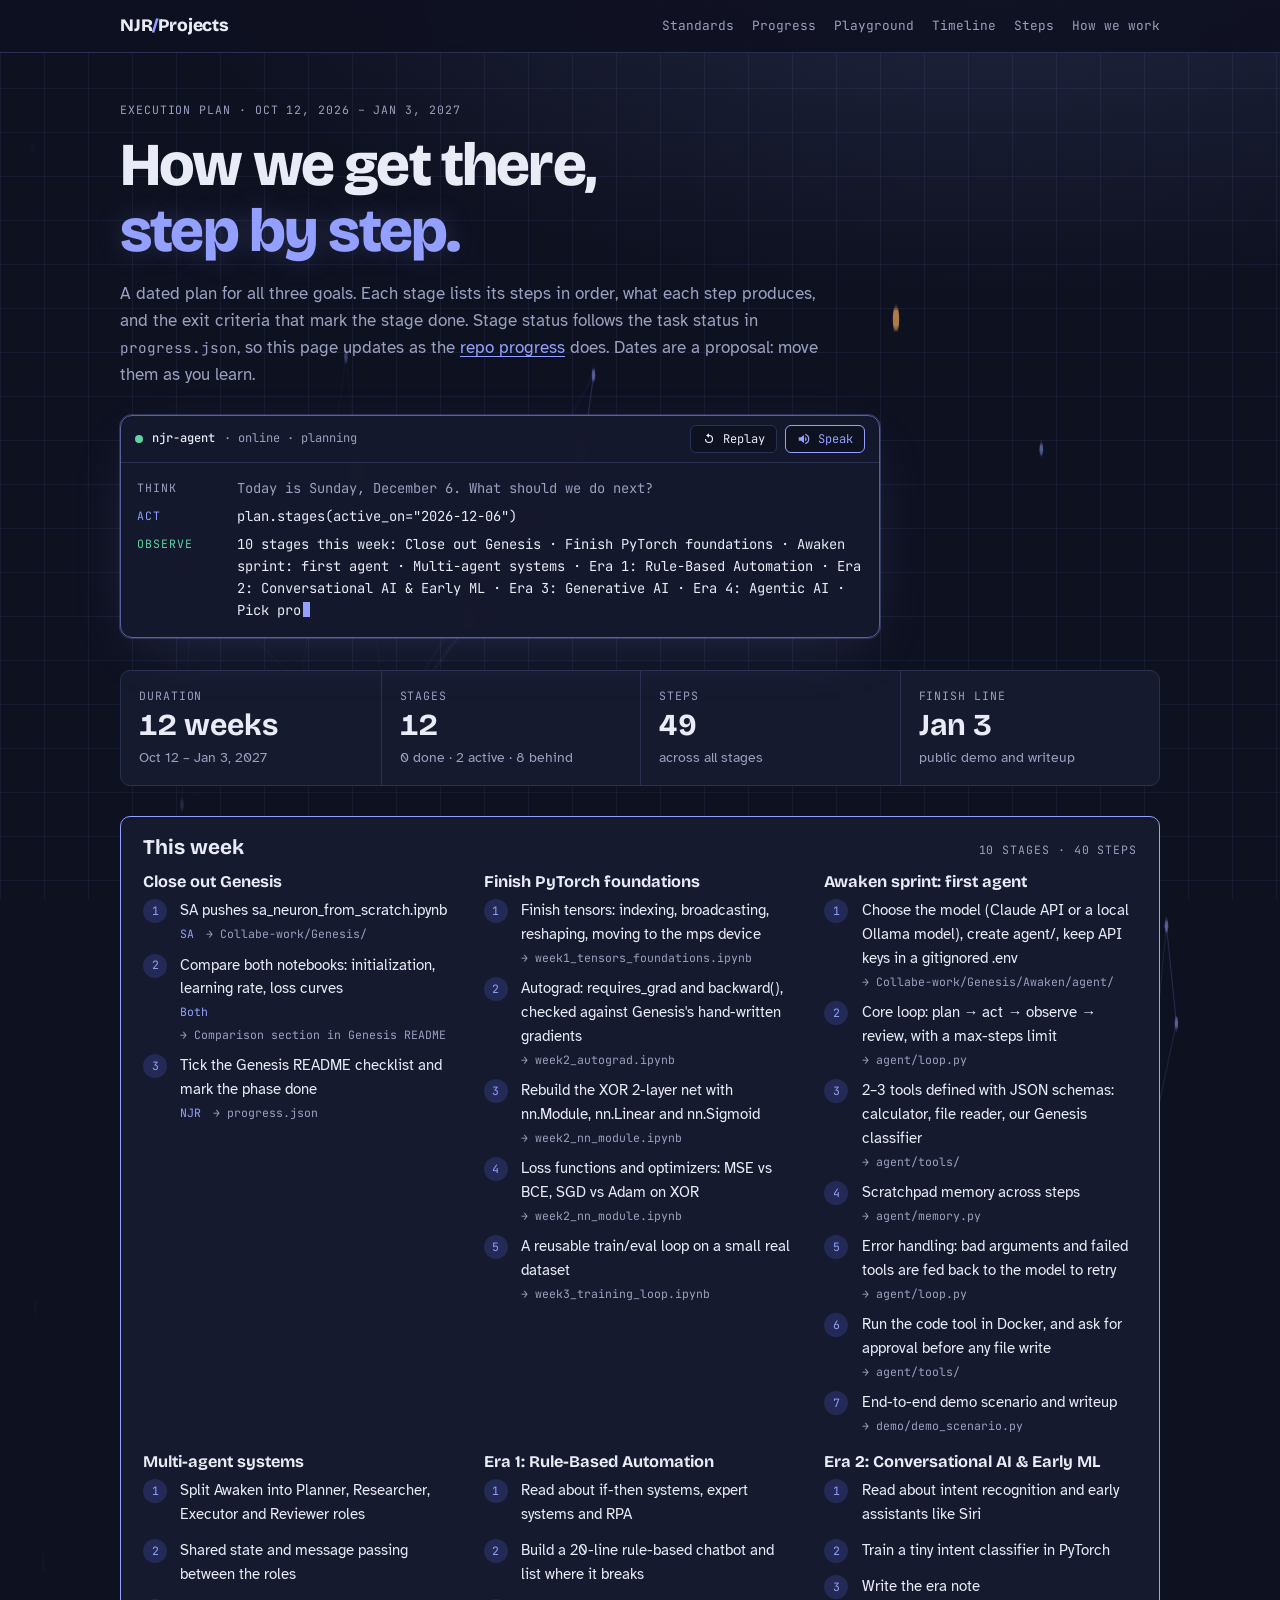
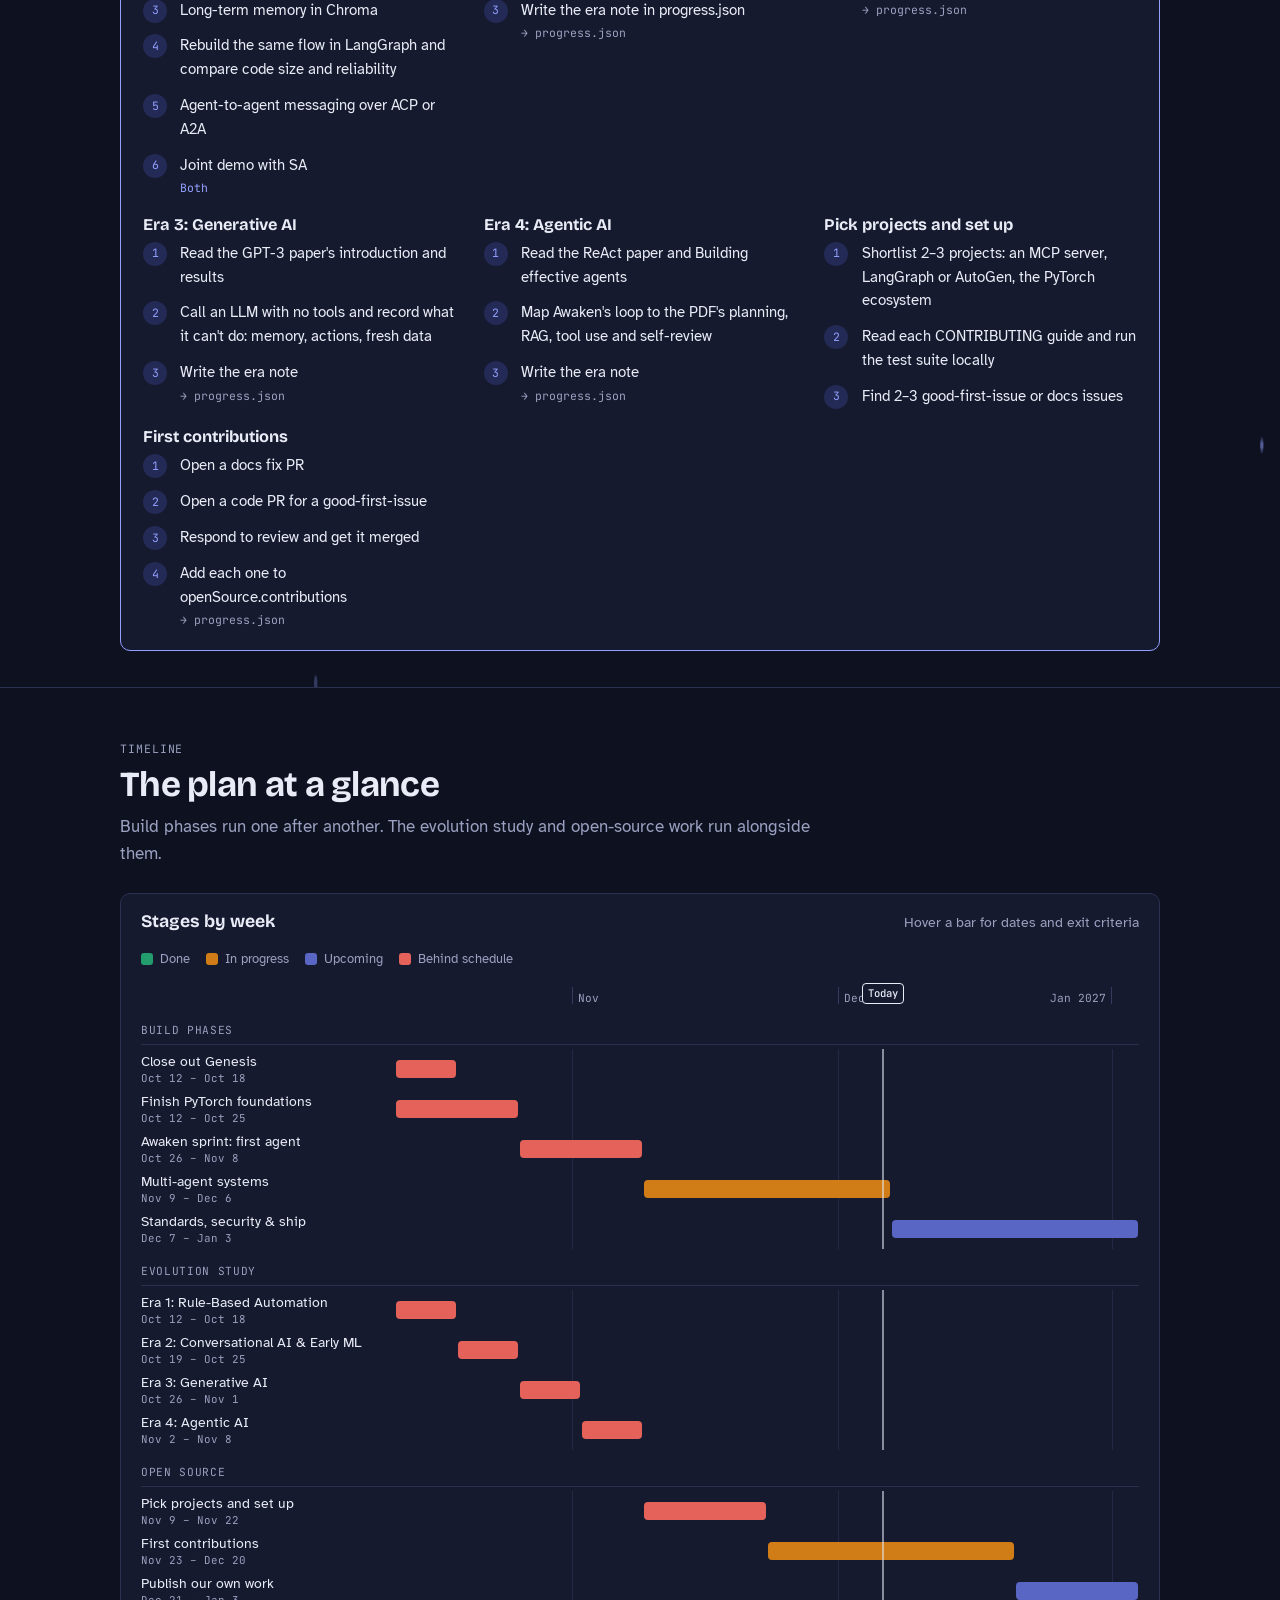
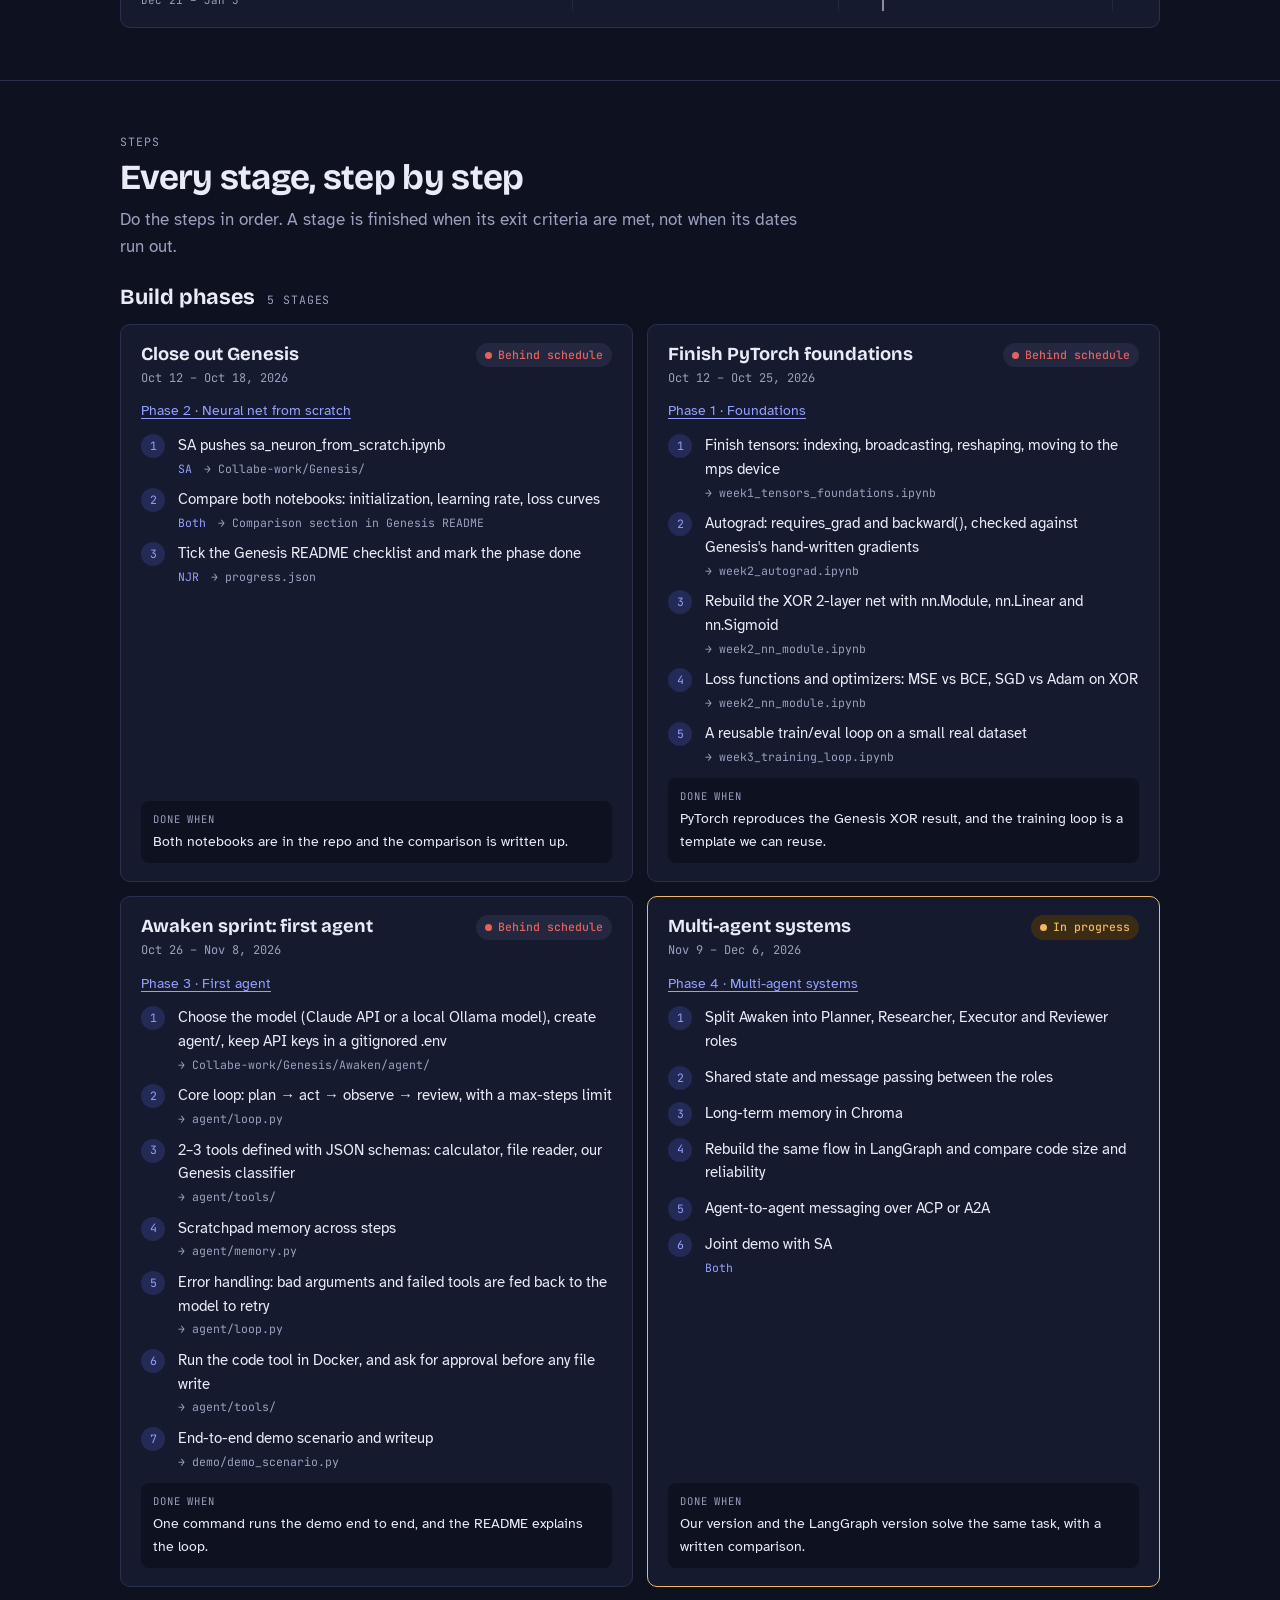
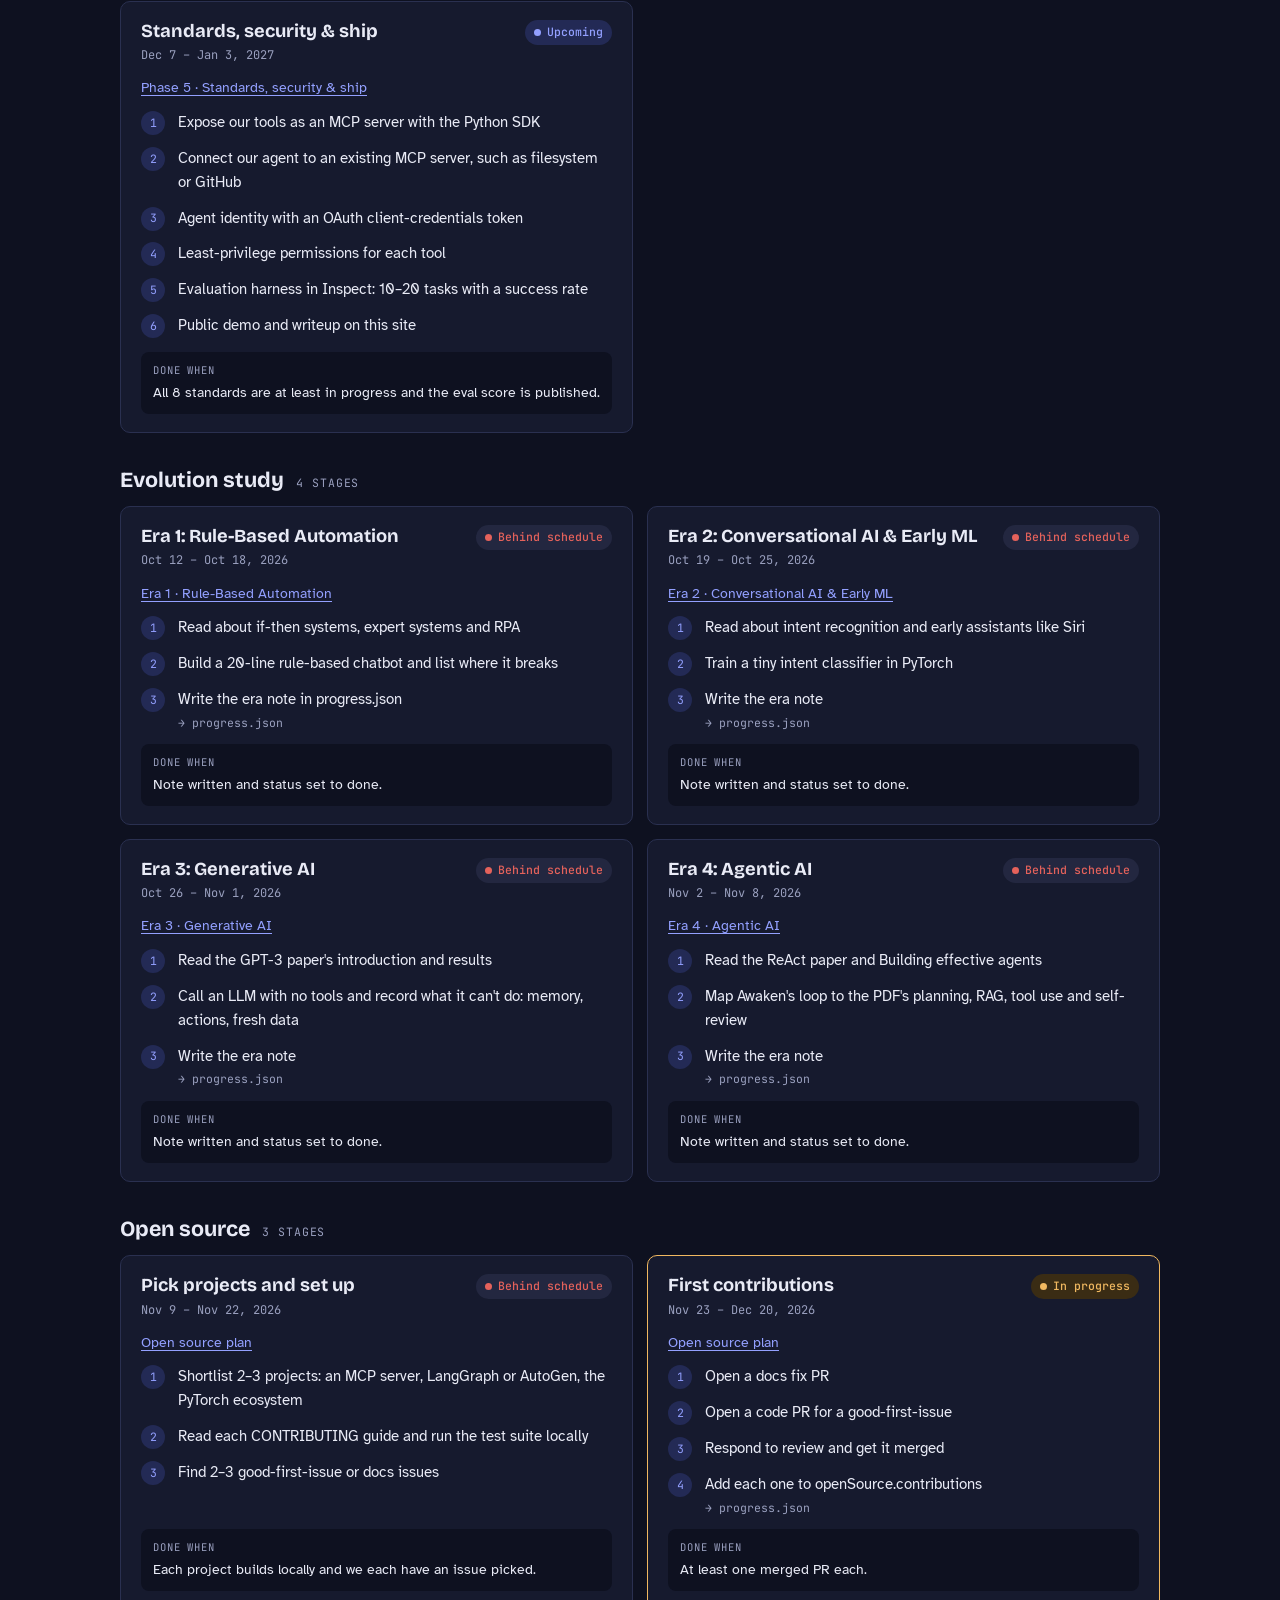
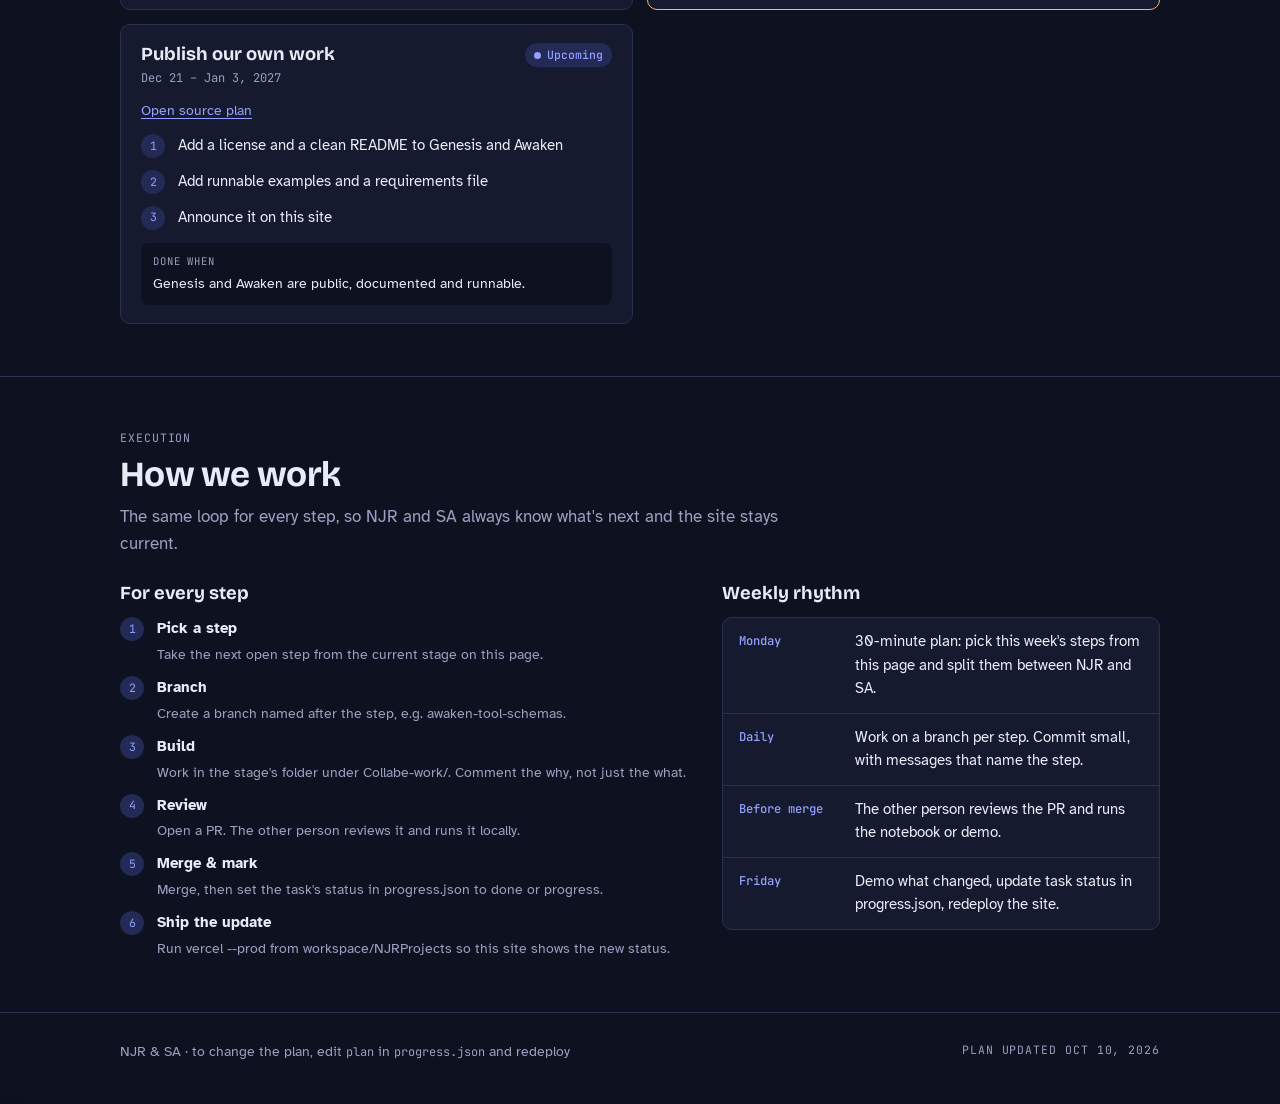
==== workspace/NJRProjects/plan.html @ d7f613ae "added popular repo" ====
<!DOCTYPE html>
<html lang="en" data-theme="dark">
<head>
<meta charset="UTF-8">
<meta name="viewport" content="width=device-width, initial-scale=1, viewport-fit=cover">
<title>Execution Plan · NJR Projects</title>
<meta name="description" content="The step-by-step execution plan for AI-Agentic-Modal-Collaborative: dated stages, steps, owners and exit criteria.">
<meta name="color-scheme" content="light dark">
<meta property="og:title" content="Execution Plan · NJR Projects">
<meta property="og:description" content="The step-by-step execution plan for AI-Agentic-Modal-Collaborative: dated stages, steps, owners and exit criteria.">
<meta property="og:type" content="website">
<link rel="icon" href="data:image/svg+xml,%3Csvg xmlns='http://www.w3.org/2000/svg' viewBox='0 0 32 32'%3E%3Crect width='32' height='32' rx='7' fill='%233442C9'/%3E%3Ccircle cx='16' cy='16' r='5' fill='%23fff'/%3E%3Cpath d='M4 9l7 5M4 23l7-5M28 16h-7' stroke='%23fff' stroke-width='2.2' stroke-linecap='round'/%3E%3C/svg%3E">
<link rel="preconnect" href="https://fonts.googleapis.com">
<link rel="preconnect" href="https://fonts.gstatic.com" crossorigin>
<link rel="stylesheet" href="https://fonts.googleapis.com/css2?family=Bricolage+Grotesque:opsz,wght@12..96,500;12..96,700;12..96,800&family=Atkinson+Hyperlegible:ital,wght@0,400;0,700;1,400&family=JetBrains+Mono:wght@400;500&display=swap">
<style>
  /* Layout: one 1080px column. Summary first (stats + three goal cards),
     then one section per goal, then live repo activity. All content comes from progress.json. */
  :root {
    --bg: #F2F4F9;
    --surface: #FFFFFF;
    --line: #D7DCEA;
    --fg: #161A2E;
    --muted: #5A6180;
    --accent: #3442C9;
    --accent-soft: #E3E6FB;
    --signal: #B8621A;
    --done: #1F7A57;
    --done-soft: #DDF1E8;
    --progress: #9A5B08;
    --progress-soft: #F8EBD6;
    --idle: #6B7290;
    --idle-soft: #E6E8F0;

    --display: "Bricolage Grotesque", "Avenir Next", "Segoe UI", system-ui, sans-serif;
    --body: "Atkinson Hyperlegible", "Helvetica Neue", Arial, sans-serif;
    --mono: "JetBrains Mono", ui-monospace, "SF Mono", Menlo, monospace;
  }
  @media (prefers-color-scheme: dark) {
    :root:not([data-theme="light"]) {
      --bg: #0E1120; --surface: #161A2E; --line: #2A3050; --fg: #E9EBF6; --muted: #9AA0BF;
      --accent: #93A0FF; --accent-soft: #232A55; --signal: #F0A857;
      --done: #5FD3A3; --done-soft: #15362B; --progress: #F0B860; --progress-soft: #3A2C14;
      --idle: #9AA0BF; --idle-soft: #232740;
      color-scheme: dark;
    }
  }
  :root[data-theme="dark"] {
    --bg: #0E1120; --surface: #161A2E; --line: #2A3050; --fg: #E9EBF6; --muted: #9AA0BF;
    --accent: #93A0FF; --accent-soft: #232A55; --signal: #F0A857;
    --done: #5FD3A3; --done-soft: #15362B; --progress: #F0B860; --progress-soft: #3A2C14;
    --idle: #9AA0BF; --idle-soft: #232740;
    color-scheme: dark;
  }

  *, *::before, *::after { box-sizing: border-box; }
  html { scroll-behavior: smooth; }
  @media (prefers-reduced-motion: reduce) { html { scroll-behavior: auto; } * { transition: none !important; } }

  body {
    margin: 0;
    background: var(--bg);
    color: var(--fg);
    font-family: var(--body);
    font-size: 17px;
    line-height: 1.6;
    -webkit-font-smoothing: antialiased;
  }

  .wrap { max-width: 1080px; margin: 0 auto; padding-inline: 20px; }

  a { color: var(--accent); text-underline-offset: 3px; }
  a:focus-visible, button:focus-visible, summary:focus-visible { outline: 2px solid var(--accent); outline-offset: 3px; border-radius: 4px; }

  h1, h2, h3 { font-family: var(--display); line-height: 1.1; margin: 0; text-wrap: balance; }
  p { margin: 0; }
  code { font-family: var(--mono); font-size: 0.85em; }

  .label {
    font-family: var(--mono);
    font-size: 0.72rem;
    letter-spacing: 0.08em;
    text-transform: uppercase;
    color: var(--muted);
  }

  /* ---------- top bar ---------- */
  .topbar {
    position: sticky;
    top: env(safe-area-inset-top, 0px);
    z-index: 5;
    background: color-mix(in srgb, var(--bg) 88%, transparent);
    backdrop-filter: blur(8px);
    border-bottom: 1px solid var(--line);
  }
  .topbar .wrap { display: flex; align-items: center; justify-content: space-between; gap: 16px; padding-block: 12px; flex-wrap: wrap; }
  .brand { font-family: var(--display); font-weight: 800; font-size: 1.1rem; color: var(--fg); text-decoration: none; letter-spacing: -0.01em; }
  .brand span { color: var(--accent); }
  .topbar nav { display: flex; gap: 18px; flex-wrap: wrap; }
  .topbar nav a { font-family: var(--mono); font-size: 0.8rem; color: var(--muted); text-decoration: none; }
  .topbar nav a:hover { color: var(--accent); }

  /* ---------- hero ---------- */
  .hero { padding-block: 48px 36px; }
  .hero h1 { font-size: clamp(2.1rem, 5.6vw, 3.8rem); font-weight: 800; letter-spacing: -0.03em; max-width: 18ch; margin-top: 12px; }
  .hero h1 em { font-style: normal; color: var(--accent); }
  .hero .lede { margin-top: 16px; max-width: 64ch; color: var(--muted); font-size: 1.05rem; }

  .stats { margin-top: 32px; display: grid; grid-template-columns: repeat(4, minmax(0, 1fr)); border: 1px solid var(--line); border-radius: 10px; background: var(--surface); }
  .stat { padding: 16px 18px; border-left: 1px solid var(--line); min-width: 0; display: flex; flex-direction: column; gap: 4px; }
  .stat:first-child { border-left: none; }
  .stat .v { font-family: var(--display); font-weight: 700; font-size: 1.9rem; line-height: 1.1; font-variant-numeric: tabular-nums; }
  .stat .s { font-size: 0.85rem; color: var(--muted); }
  @media (max-width: 760px) {
    .stats { grid-template-columns: repeat(2, minmax(0, 1fr)); }
    .stat:nth-child(3) { border-left: none; }
    .stat:nth-child(n+3) { border-top: 1px solid var(--line); }
  }

  /* ---------- shared bits ---------- */
  .pill {
    display: inline-flex; align-items: center; gap: 6px;
    font-family: var(--mono); font-size: 0.72rem; font-weight: 500;
    padding: 3px 9px; border-radius: 999px; white-space: nowrap;
  }
  .pill::before { content: ""; width: 7px; height: 7px; border-radius: 50%; background: currentColor; }
  .pill.done { color: var(--done); background: var(--done-soft); }
  .pill.progress { color: var(--progress); background: var(--progress-soft); }
  .pill.todo { color: var(--idle); background: var(--idle-soft); }

  .meter { height: 6px; border-radius: 999px; background: var(--idle-soft); overflow: hidden; display: flex; }
  .meter .d { background: var(--done); }
  .meter .p { background: var(--progress); }
  .meter-row { display: flex; align-items: center; gap: 12px; }
  .meter-row .meter { flex: 1; }
  .meter-row .pct { font-family: var(--mono); font-size: 0.8rem; color: var(--muted); font-variant-numeric: tabular-nums; min-width: 3.2em; text-align: right; }

  section.block { padding-block: 52px; border-top: 1px solid var(--line); }
  .head { display: flex; flex-direction: column; gap: 8px; margin-bottom: 26px; max-width: 64ch; }
  .head h2 { font-size: clamp(1.6rem, 3.6vw, 2.2rem); font-weight: 700; letter-spacing: -0.02em; }
  .head p { color: var(--muted); }

  /* ---------- goal cards ---------- */
  .goals { display: grid; grid-template-columns: repeat(3, minmax(0, 1fr)); gap: 16px; margin-top: 16px; }
  @media (max-width: 860px) { .goals { grid-template-columns: 1fr; } }
  .goal { display: flex; flex-direction: column; gap: 12px; padding: 20px; background: var(--surface); border: 1px solid var(--line); border-radius: 10px; color: inherit; text-decoration: none; min-width: 0; transition: border-color .15s; }
  .goal:hover { border-color: var(--accent); }
  .goal .top { display: flex; justify-content: space-between; align-items: center; gap: 10px; }
  .goal .num { font-family: var(--mono); font-size: 0.8rem; color: var(--accent); }
  .goal h3 { font-size: 1.25rem; }
  .goal p { color: var(--muted); font-size: 0.93rem; }
  .goal .now { font-size: 0.88rem; color: var(--fg); }
  .goal .now b { font-family: var(--mono); font-weight: 500; font-size: 0.72rem; color: var(--muted); text-transform: uppercase; letter-spacing: 0.06em; margin-right: 6px; }

  /* ---------- phases ---------- */
  .phases { display: flex; flex-direction: column; gap: 14px; }
  .phase { background: var(--surface); border: 1px solid var(--line); border-radius: 10px; }
  .phase.current { border-color: var(--accent); }
  .phase summary { list-style: none; cursor: pointer; padding: 18px 20px; display: grid; grid-template-columns: 3.2rem minmax(0, 1fr) auto; gap: 6px 16px; align-items: center; }
  .phase summary::-webkit-details-marker { display: none; }
  .phase .pn { grid-row: span 2; font-family: var(--display); font-weight: 800; font-size: 1.9rem; color: var(--accent); line-height: 1; }
  .phase .pt { display: flex; flex-wrap: wrap; align-items: baseline; gap: 4px 10px; min-width: 0; }
  .phase .pt h3 { font-size: 1.2rem; }
  .phase .pt .proj { font-family: var(--mono); font-size: 0.78rem; color: var(--muted); }
  .phase .pm { grid-column: 2 / 4; }
  .phase .chev { font-family: var(--mono); color: var(--muted); transition: transform .15s; }
  .phase[open] .chev { transform: rotate(90deg); }
  .phase .body { padding: 0 20px 20px calc(20px + 3.2rem + 16px); display: flex; flex-direction: column; gap: 14px; }
  @media (max-width: 560px) {
    .phase summary { grid-template-columns: 2.2rem minmax(0, 1fr) auto; }
    .phase .pn { font-size: 1.5rem; }
    .phase .body { padding-left: 20px; }
  }
  .phase .body > p { color: var(--muted); font-size: 0.95rem; max-width: 70ch; }

  .tasks { list-style: none; margin: 0; padding: 0; display: grid; grid-template-columns: repeat(2, minmax(0, 1fr)); gap: 8px 24px; }
  @media (max-width: 760px) { .tasks { grid-template-columns: 1fr; } }
  .tasks li { display: grid; grid-template-columns: 18px minmax(0, 1fr); gap: 10px; align-items: baseline; font-size: 0.95rem; }
  .mark { width: 14px; height: 14px; border-radius: 4px; border: 1.5px solid var(--idle); display: inline-grid; place-items: center; transform: translateY(2px); }
  .mark.done { background: var(--done); border-color: var(--done); }
  .mark.done::after { content: ""; width: 7px; height: 4px; border-left: 2px solid var(--surface); border-bottom: 2px solid var(--surface); transform: rotate(-45deg) translate(1px, -1px); }
  .mark.progress { border-color: var(--progress); background: linear-gradient(90deg, var(--progress) 50%, transparent 50%); }
  .tasks li.done span.t { color: var(--muted); }
  .tasks a { word-break: break-word; }
  .phase-docs { display: flex; flex-wrap: wrap; gap: 6px 14px; font-size: 0.88rem; padding-top: 12px; border-top: 1px dashed var(--line); }
  .phase-docs .label { width: 100%; font-size: 0.66rem; }
  .std { display: inline-block; font-family: var(--mono); font-size: 0.68rem; color: var(--accent); background: var(--accent-soft); padding: 1px 7px; border-radius: 4px; margin-left: 8px; text-decoration: none; white-space: nowrap; vertical-align: 1px; }
  .std:hover { text-decoration: underline; }

  /* ---------- evolution ---------- */
  .eras { list-style: none; margin: 0; padding: 0; display: grid; grid-template-columns: repeat(2, minmax(0, 1fr)); gap: 0 32px; }
  @media (max-width: 760px) { .eras { grid-template-columns: 1fr; } }
  .eras li { display: grid; grid-template-columns: 2.2rem minmax(0, 1fr) auto; gap: 4px 12px; padding-block: 14px; border-bottom: 1px solid var(--line); align-items: baseline; }
  .eras .n { grid-row: span 3; font-family: var(--mono); font-size: 0.8rem; color: var(--accent); }
  .eras strong { font-family: var(--display); font-size: 1.05rem; }
  .eras .when { font-family: var(--mono); font-size: 0.75rem; color: var(--muted); margin-left: 6px; font-weight: 400; white-space: nowrap; }
  .eras .topics { grid-column: 2 / 4; color: var(--muted); font-size: 0.92rem; }
  .eras .note { grid-column: 2 / 4; font-size: 0.92rem; border-left: 2px solid var(--accent); padding-left: 10px; }

  /* ---------- open source ---------- */
  .os { display: grid; grid-template-columns: minmax(0, 1fr) minmax(0, 1.2fr); gap: 28px; align-items: start; }
  @media (max-width: 820px) { .os { grid-template-columns: 1fr; } }
  .os .tasks { grid-template-columns: 1fr; }
  .empty { padding: 22px; border: 1px dashed var(--line); border-radius: 10px; display: flex; flex-direction: column; gap: 8px; }
  .empty p { color: var(--muted); font-size: 0.95rem; }
  .tbl-wrap { overflow-x: auto; border: 1px solid var(--line); border-radius: 10px; background: var(--surface); }
  table.contrib { width: 100%; border-collapse: collapse; font-size: 0.92rem; }
  table.contrib th { text-align: left; font-family: var(--mono); font-size: 0.7rem; font-weight: 500; text-transform: uppercase; letter-spacing: 0.06em; color: var(--muted); padding: 10px 14px; border-bottom: 1px solid var(--line); white-space: nowrap; }
  table.contrib td { padding: 10px 14px; border-bottom: 1px solid var(--line); vertical-align: top; }
  table.contrib tr:last-child td { border-bottom: none; }
  table.contrib td.date { font-family: var(--mono); font-size: 0.8rem; color: var(--muted); white-space: nowrap; }

  /* ---------- activity ---------- */
  .activity { display: grid; grid-template-columns: minmax(0, 1.25fr) minmax(0, 1fr); gap: 28px; align-items: start; }
  @media (max-width: 820px) { .activity { grid-template-columns: 1fr; } }
  .col-head { display: flex; justify-content: space-between; align-items: baseline; gap: 10px; margin-bottom: 12px; flex-wrap: wrap; }
  .col-head h3 { font-size: 1.15rem; }
  .commits { list-style: none; margin: 0; padding: 0; border: 1px solid var(--line); border-radius: 10px; background: var(--surface); }
  .commits li { padding: 12px 16px; border-bottom: 1px solid var(--line); display: grid; grid-template-columns: minmax(0, 1fr) auto; gap: 2px 12px; }
  .commits li:last-child { border-bottom: none; }
  .commits .msg { color: var(--fg); text-decoration: none; font-weight: 700; overflow-wrap: anywhere; }
  .commits .msg:hover { color: var(--accent); }
  .commits .sha { font-family: var(--mono); font-size: 0.75rem; color: var(--accent); }
  .commits .by { grid-column: 1 / 3; font-size: 0.85rem; color: var(--muted); }
  .commits .state { padding: 16px; color: var(--muted); font-size: 0.92rem; display: block; }

  .log { list-style: none; margin: 0; padding: 0; position: relative; }
  .log::before { content: ""; position: absolute; left: 5.7rem; top: 10px; bottom: 10px; width: 1px; background: var(--line); }
  .log li { display: grid; grid-template-columns: 5rem 1.4rem minmax(0, 1fr); align-items: baseline; padding-block: 8px; }
  .log time { font-family: var(--mono); font-size: 0.8rem; color: var(--muted); font-variant-numeric: tabular-nums; }
  .log .dot { width: 9px; height: 9px; border-radius: 50%; background: var(--accent); justify-self: center; box-shadow: 0 0 0 4px var(--bg); }
  .log .tag { font-family: var(--mono); font-size: 0.72rem; color: var(--accent); margin-right: 6px; }

  .links-row { display: flex; gap: 10px; flex-wrap: wrap; margin-top: 18px; }
  .btn { display: inline-block; font-family: var(--mono); font-size: 0.8rem; text-decoration: none; padding: 8px 14px; border-radius: 6px; border: 1px solid var(--line); color: var(--fg); background: var(--surface); }
  .btn:hover { border-color: var(--accent); color: var(--accent); }

  .notice { padding: 14px 16px; border: 1px solid var(--signal); border-radius: 8px; color: var(--fg); font-size: 0.92rem; margin-top: 20px; }

  footer { border-top: 1px solid var(--line); padding-block: 28px 40px; color: var(--muted); font-size: 0.88rem; }
  footer .wrap { display: flex; justify-content: space-between; gap: 12px; flex-wrap: wrap; }

  /* ---------- plan page ---------- */
  .week { margin-top: 30px; padding: 20px 22px; border-radius: 10px; background: var(--surface); border: 1px solid var(--accent); display: flex; flex-direction: column; gap: 14px; }
  .week-h { display: flex; justify-content: space-between; align-items: baseline; gap: 8px 16px; flex-wrap: wrap; }
  .week-h h2 { font-size: 1.3rem; }
  .week-cols { display: grid; grid-template-columns: repeat(auto-fit, minmax(260px, 1fr)); gap: 18px 28px; }
  .week-cols h3 { font-size: 1.02rem; margin-bottom: 8px; }
  .week-cols h3 a { color: inherit; text-decoration: none; }
  .week-cols h3 a:hover { color: var(--accent); }

  ol.steps { list-style: none; margin: 0; padding: 0; counter-reset: step; display: flex; flex-direction: column; gap: 10px; }
  ol.steps li { counter-increment: step; display: grid; grid-template-columns: 1.7rem minmax(0, 1fr); gap: 2px 10px; font-size: 0.93rem; }
  ol.steps li::before { content: counter(step); grid-row: span 2; width: 1.5rem; height: 1.5rem; border-radius: 50%; display: grid; place-items: center; font-family: var(--mono); font-size: 0.72rem; color: var(--accent); background: var(--accent-soft); }
  ol.steps .meta { font-family: var(--mono); font-size: 0.72rem; color: var(--muted); display: flex; gap: 4px 12px; flex-wrap: wrap; }
  ol.steps .who { color: var(--accent); }

  .track-h { display: flex; align-items: baseline; gap: 12px; margin: 36px 0 14px; }
  .track-h:first-child { margin-top: 0; }
  .track-h h3 { font-size: 1.35rem; }
  .stages { display: grid; grid-template-columns: repeat(2, minmax(0, 1fr)); gap: 14px; }
  @media (max-width: 820px) { .stages { grid-template-columns: 1fr; } }
  .stage { background: var(--surface); border: 1px solid var(--line); border-radius: 10px; padding: 18px 20px; display: flex; flex-direction: column; gap: 12px; min-width: 0; }
  .stage.now { border-color: var(--progress); }
  .stage .sh { display: flex; justify-content: space-between; align-items: flex-start; gap: 10px; }
  .stage h4 { font-family: var(--display); font-size: 1.15rem; margin: 0; line-height: 1.2; }
  .stage .dates { font-family: var(--mono); font-size: 0.75rem; color: var(--muted); margin-top: 4px; display: block; font-variant-numeric: tabular-nums; }
  .stage .link { font-size: 0.85rem; }
  .exit { margin-top: auto; padding: 10px 12px; border-radius: 8px; background: var(--bg); font-size: 0.9rem; }
  .exit .label { display: block; margin-bottom: 2px; font-size: 0.66rem; }
  .pill.now { color: var(--progress); background: var(--progress-soft); }
  .pill.next { color: var(--accent); background: var(--accent-soft); }
  .pill.late { color: var(--v-late); background: var(--idle-soft); }

  .how { display: grid; grid-template-columns: minmax(0, 1.3fr) minmax(0, 1fr); gap: 32px; align-items: start; }
  @media (max-width: 820px) { .how { grid-template-columns: 1fr; } }
  .how h3 { font-size: 1.15rem; margin-bottom: 14px; }
  .cadence { list-style: none; margin: 0; padding: 0; border: 1px solid var(--line); border-radius: 10px; background: var(--surface); }
  .cadence li { padding: 12px 16px; border-bottom: 1px solid var(--line); display: grid; grid-template-columns: 6.5rem minmax(0, 1fr); gap: 12px; font-size: 0.92rem; }
  .cadence li:last-child { border-bottom: none; }
  .cadence b { font-family: var(--mono); font-size: 0.76rem; font-weight: 500; color: var(--accent); padding-top: 2px; }
  @media (max-width: 420px) { .cadence li { grid-template-columns: 1fr; gap: 2px; } }
</style>
<link rel="stylesheet" href="viz.css">
<link rel="stylesheet" href="fx.css">
<script src="viz.js"></script>
<script src="fx.js"></script>
</head>
<body>

<header class="topbar">
  <div class="wrap">
    <a class="brand" href="index.html">NJR<span>/</span>Projects</a>
    <nav aria-label="Pages and sections">
      <a href="index.html">Standards</a>
      <a href="progress.html">Progress</a>
      <a href="playground.html">Playground</a>
      <a href="#timeline">Timeline</a>
      <a href="#stages">Steps</a>
      <a href="#how">How we work</a>
    </nav>
  </div>
</header>

<main id="top">
  <section class="hero">
    <div class="wrap">
      <p class="label" id="plan-range">Execution plan</p>
      <h1>How we get there, <em>step by step.</em></h1>
      <p class="lede">A dated plan for all three goals. Each stage lists its steps in order, what each step produces, and the exit criteria that mark the stage done. Stage status follows the task status in <code>progress.json</code>, so this page updates as the <a href="progress.html">repo progress</a> does. Dates are a proposal: move them as you learn.</p>

      <div id="voice"></div>

      <div class="stats">
        <div class="stat"><span class="label">Duration</span><span class="v" id="st-weeks">–</span><span class="s" id="st-weeks-s"></span></div>
        <div class="stat"><span class="label">Stages</span><span class="v" id="st-stages">–</span><span class="s" id="st-stages-s"></span></div>
        <div class="stat"><span class="label">Steps</span><span class="v" id="st-steps">–</span><span class="s">across all stages</span></div>
        <div class="stat"><span class="label">Finish line</span><span class="v" id="st-end">–</span><span class="s">public demo and writeup</span></div>
      </div>

      <div class="week" id="week" hidden>
        <div class="week-h"><h2 id="week-title">This week</h2><span class="label" id="week-range"></span></div>
        <div class="week-cols" id="week-cols"></div>
      </div>
      <div id="load-error" hidden class="notice"></div>
    </div>
  </section>

  <section class="block" id="timeline">
    <div class="wrap">
      <div class="head">
        <p class="label">Timeline</p>
        <h2>The plan at a glance</h2>
        <p>Build phases run one after another. The evolution study and open-source work run alongside them.</p>
      </div>
      <figure class="viz" style="margin:0">
        <div class="viz-h"><h3>Stages by week</h3><span class="sub">Hover a bar for dates and exit criteria</span></div>
        <div id="viz-gantt" style="display:flex;flex-direction:column;gap:12px"><p class="viz-empty">Loading…</p></div>
      </figure>
    </div>
  </section>

  <section class="block" id="stages">
    <div class="wrap">
      <div class="head">
        <p class="label">Steps</p>
        <h2>Every stage, step by step</h2>
        <p>Do the steps in order. A stage is finished when its exit criteria are met, not when its dates run out.</p>
      </div>
      <div id="stage-list"></div>
    </div>
  </section>

  <section class="block" id="how">
    <div class="wrap">
      <div class="head">
        <p class="label">Execution</p>
        <h2>How we work</h2>
        <p>The same loop for every step, so NJR and SA always know what's next and the site stays current.</p>
      </div>
      <div class="how">
        <div><h3>For every step</h3><ol class="steps" id="workflow"></ol></div>
        <div><h3>Weekly rhythm</h3><ul class="cadence" id="cadence"></ul></div>
      </div>
    </div>
  </section>
</main>

<footer>
  <div class="wrap">
    <span>NJR &amp; SA · to change the plan, edit <code>plan</code> in <code>progress.json</code> and redeploy</span>
    <span class="label" id="updated"></span>
  </div>
</footer>

<script>
(function () {
  const $ = (id) => document.getElementById(id);
  const esc = (s) => String(s ?? "").replace(/[&<>"']/g, (c) => ({ "&": "&amp;", "<": "&lt;", ">": "&gt;", '"': "&quot;", "'": "&#39;" }[c]));
  const day = (iso) => new Date(iso + "T00:00:00");
  const fmt = (iso, y) => day(iso).toLocaleDateString("en-US", y ? { month: "short", day: "numeric", year: "numeric" } : { month: "short", day: "numeric" });
  const STATUS = { done: "Done", now: "In progress", next: "Upcoming", late: "Behind schedule" };

  // Linked phase or era decides "done"; otherwise the dates decide now / next / late.
  function stageStatus(s, data, today) {
    let done = s.status === "done";
    if (s.phase) { const p = (data.phases || []).find((x) => x.id === s.phase); done = !!p && p.tasks.every((t) => t.status === "done"); }
    if (s.era != null) { const e = (data.evolution || [])[s.era]; done = !!e && e.status === "done"; }
    if (done) return "done";
    const end = day(s.end); end.setDate(end.getDate() + 1);
    if (today >= end) return "late";
    if (today >= day(s.start)) return "now";
    return "next";
  }

  const stepList = (steps) => `<ol class="steps">${steps.map((st) => `<li><span>${esc(st.title)}</span>${st.output || st.owner ? `<span class="meta">${st.owner ? `<span class="who">${esc(st.owner)}</span>` : ""}${st.output ? `<span>→ ${esc(st.output)}</span>` : ""}</span>` : ""}</li>`).join("")}</ol>`;

  function render(data) {
    const plan = data.plan;
    if (!plan) throw new Error("progress.json has no plan section");
    const today = new Date(); today.setHours(0, 0, 0, 0);
    const stages = plan.stages.map((s) => ({ ...s, status: stageStatus(s, data, today) }));
    const phaseName = Object.fromEntries((data.phases || []).map((p, i) => [p.id, `Phase ${i + 1} · ${p.name}`]));
    const eraName = (i) => (data.evolution || [])[i] ? `Era ${i + 1} · ${(data.evolution || [])[i].era}` : "";

    // ---- summary
    const starts = stages.map((s) => s.start).sort(), ends = stages.map((s) => s.end).sort();
    const first = starts[0], last = ends[ends.length - 1];
    const weeks = Math.round((day(last) - day(first)) / (7 * 864e5));
    $("plan-range").textContent = `Execution plan · ${fmt(first, true)} – ${fmt(last, true)}`;
    $("st-weeks").textContent = `${weeks} weeks`;
    $("st-weeks-s").textContent = `${fmt(first)} – ${fmt(last, true)}`;
    $("st-stages").textContent = String(stages.length);
    const c = (st) => stages.filter((s) => s.status === st).length;
    $("st-stages-s").textContent = `${c("done")} done · ${c("now")} active · ${c("late")} behind`;
    $("st-steps").textContent = String(stages.reduce((n, s) => n + s.steps.length, 0));
    $("st-end").textContent = fmt(last);

    // ---- this week (or, before the plan starts, the first week)
    let focus = stages.filter((s) => s.status === "now" || s.status === "late");
    let title = "This week";
    if (!focus.length) {
      const nextStart = stages.filter((s) => s.status === "next").map((s) => s.start).sort()[0];
      if (nextStart) { focus = stages.filter((s) => s.start === nextStart); title = `Starting ${day(nextStart).toLocaleDateString("en-US", { weekday: "long", month: "short", day: "numeric" })}`; }
    }
    if (focus.length) {
      $("week").hidden = false;
      $("week-title").textContent = title;
      $("week-range").textContent = `${focus.length} stage${focus.length === 1 ? "" : "s"} · ${focus.reduce((n, s) => n + s.steps.length, 0)} steps`;
      $("week-cols").innerHTML = focus.map((s) => `<div><h3><a href="#stage-${esc(s.id)}">${esc(s.title)}</a></h3>${stepList(s.steps)}</div>`).join("");
    }

    // ---- timeline
    if (window.Viz) { Viz.bindTips(); Viz.gantt($("viz-gantt"), plan.tracks, stages); }

    // ---- stage cards
    $("stage-list").innerHTML = plan.tracks.map((tr) => {
      const rows = stages.filter((s) => s.track === tr.id);
      if (!rows.length) return "";
      return `<div class="track-h"><h3>${esc(tr.name)}</h3><span class="label">${rows.length} stages</span></div>
        <div class="stages">${rows.map((s) => {
          const link = s.phase ? `<a class="link" href="progress.html#phases">${esc(phaseName[s.phase] || s.phase)}</a>`
            : s.era != null ? `<a class="link" href="index.html#evolution">${esc(eraName(s.era))}</a>`
            : tr.id === "oss" ? `<a class="link" href="progress.html#open-source">Open source plan</a>` : "";
          return `<article class="stage ${s.status}" id="stage-${esc(s.id)}">
            <div class="sh"><div><h4>${esc(s.title)}</h4><span class="dates">${fmt(s.start)} – ${fmt(s.end, true)}</span></div><span class="pill ${s.status}">${STATUS[s.status]}</span></div>
            ${link}
            ${stepList(s.steps)}
            <div class="exit"><span class="label">Done when</span>${esc(s.exit)}</div>
          </article>`;
        }).join("")}</div>`;
    }).join("");

    // ---- how we work
    $("workflow").innerHTML = (plan.workflow || []).map((w) => `<li><b>${esc(w.title)}</b><span class="meta" style="font-family:var(--body);font-size:0.9rem">${esc(w.text)}</span></li>`).join("");
    $("cadence").innerHTML = (plan.cadence || []).map((w) => `<li><b>${esc(w.when)}</b><span>${esc(w.what)}</span></li>`).join("");
    if (data.updated) $("updated").textContent = "Plan updated " + fmt(data.updated, true);
  }

  if (window.FX) FX.net(document.querySelector(".hero"));
  const voice = window.FX ? FX.voice($("voice"), { name: "njr-agent", status: " · online · planning" }) : null;
  function narrate(data) {
    if (!voice || !data.plan) return;
    const today = new Date(); today.setHours(0, 0, 0, 0);
    const stages = data.plan.stages.map((s) => ({ ...s, status: stageStatus(s, data, today) }));
    let focus = stages.filter((s) => s.status === "now" || s.status === "late"), when = "this week";
    if (!focus.length) { const ns = stages.filter((s) => s.status === "next").map((s) => s.start).sort()[0]; if (ns) { focus = stages.filter((s) => s.start === ns); when = "on " + day(ns).toLocaleDateString("en-US", { weekday: "long", month: "long", day: "numeric" }); } }
    const last = stages.map((s) => s.end).sort().pop();
    const first = focus[0]?.steps[0];
    voice.run([
      { kind: "think", text: `Today is ${today.toLocaleDateString("en-US", { weekday: "long", month: "long", day: "numeric" })}. What should we do next?` },
      { kind: "act", text: `plan.stages(active_on="${today.toISOString().slice(0, 10)}")` },
      { kind: "observe", text: focus.length ? `${focus.length} stage${focus.length > 1 ? "s" : ""} ${when}: ${focus.map((s) => s.title).join(" · ")}.` : "No stages are scheduled.", speech: focus.length ? `${focus.length} stages ${when}: ${focus.map((s) => s.title).join(", ")}.` : "" },
      { kind: "review", text: `${stages.filter((s) => s.status === "late").length} stages behind schedule · finish line ${fmt(last, true)}.` },
      { kind: "say", text: first ? `First step: ${first.title}${first.owner ? `, owned by ${first.owner}` : ""}. One step at a time, until we ship a public demo on ${fmt(last)}.` : "The plan is complete." },
    ]);
  }

  fetch("progress.json", { cache: "no-cache" })
    .then((r) => { if (!r.ok) throw new Error(`progress.json returned ${r.status}`); return r.json(); })
    .then((data) => { render(data); narrate(data); })
    .catch((err) => {
      const box = $("load-error");
      box.hidden = false;
      box.textContent = location.protocol === "file:"
        ? "The plan can't load from a file:// page. Preview the site with `vercel dev` or `npx serve` from the NJRProjects folder."
        : `The plan didn't load (${err.message}). Check that progress.json is valid JSON.`;
    });
})();
</script>
</body>
</html>
---- workspace/NJRProjects/viz.css ----
/* Chart styles shared by index.html and progress.html.
   Chart colors were checked with the dataviz palette validator:
   done/progress pass CVD + normal-vision separation in both themes (light progress
   is under 3:1, so every chart that uses it also has a legend, labels and a table);
   the era ramp passes the ordinal checks (one hue, monotone lightness, light end >= 2:1). */
:root {
  --v-done: #18835A;
  --v-prog: #E0821A;
  --v-track: #E6E8F0;
  --v-o1: #98A2EB;
  --v-o2: #7380E2;
  --v-o3: #5262D7;
  --v-o4: #3442C9;
  --v-on-dark: #FFFFFF;
  --v-grid: #E4E7F0;
  --v-axis: #C3C8D8;
  --v-late: #C93C3C;
}
@media (prefers-color-scheme: dark) {
  :root:not([data-theme="light"]) {
    --v-done: #239C6E; --v-prog: #D07C17; --v-track: #232740;
    --v-o1: #3C4790; --v-o2: #5966C4; --v-o3: #7E8BEA; --v-o4: #AAB4FF;
    --v-on-dark: #FFFFFF; --v-grid: #232844; --v-axis: #343B5E; --v-late: #E5625B;
  }
}
:root[data-theme="dark"] {
  --v-done: #239C6E; --v-prog: #D07C17; --v-track: #232740;
  --v-o1: #3C4790; --v-o2: #5966C4; --v-o3: #7E8BEA; --v-o4: #AAB4FF;
  --v-on-dark: #FFFFFF; --v-grid: #232844; --v-axis: #343B5E; --v-late: #E5625B;
}

.viz { background: var(--surface); border: 1px solid var(--line); border-radius: 10px; padding: 18px 20px 16px; display: flex; flex-direction: column; gap: 14px; min-width: 0; }
.viz-h { display: flex; justify-content: space-between; align-items: baseline; gap: 6px 16px; flex-wrap: wrap; }
.viz-h h3 { font-size: 1.1rem; }
.viz-h .sub { font-size: 0.88rem; color: var(--muted); }
.viz-legend { display: flex; gap: 6px 16px; flex-wrap: wrap; font-size: 0.82rem; color: var(--muted); }
.viz-legend span { display: inline-flex; align-items: center; gap: 7px; }
.viz-legend i { width: 12px; height: 12px; border-radius: 3px; display: inline-block; }
.viz details { font-size: 0.85rem; }
.viz details summary { cursor: pointer; color: var(--muted); font-family: var(--mono); font-size: 0.75rem; width: max-content; }
.viz details summary:hover { color: var(--accent); }
.viz-table-wrap { overflow-x: auto; margin-top: 10px; }
.viz-table { border-collapse: collapse; width: 100%; font-size: 0.85rem; font-variant-numeric: tabular-nums; }
.viz-table th, .viz-table td { text-align: left; padding: 6px 10px; border-bottom: 1px solid var(--line); white-space: nowrap; }
.viz-table th { font-family: var(--mono); font-size: 0.7rem; font-weight: 500; color: var(--muted); text-transform: uppercase; letter-spacing: 0.05em; }
.viz-empty { color: var(--muted); font-size: 0.92rem; }

/* tooltip */
.viz-tip { position: fixed; z-index: 50; pointer-events: none; background: var(--surface); color: var(--fg); border: 1px solid var(--line); border-radius: 8px; padding: 8px 10px; box-shadow: 0 6px 20px rgb(0 0 0 / 0.14); max-width: 280px; font-size: 0.85rem; line-height: 1.35; display: flex; flex-direction: column; gap: 2px; }
.viz-tip b { font-weight: 700; font-size: 0.95rem; }
.viz-tip span { color: var(--muted); }
[data-tip] { cursor: default; }
[data-tip]:focus-visible { outline: 2px solid var(--accent); outline-offset: 2px; }

/* ---------- evolution scale ---------- */
.evo { position: relative; }
.evo-bands { position: relative; height: 34px; }
.evo-band { position: absolute; top: 0; bottom: 0; border-radius: 4px; display: grid; place-items: center; font-family: var(--mono); font-size: 0.8rem; font-weight: 500; }
.evo-band.o1 { background: var(--v-o1); color: var(--fg); }
.evo-band.o2 { background: var(--v-o2); color: var(--v-on-dark); }
.evo-band.o3 { background: var(--v-o3); color: var(--v-on-dark); }
.evo-band.o4 { background: var(--v-o4); color: var(--v-on-dark); }
.evo-band:hover { filter: brightness(1.08); }
.evo-axis { position: relative; height: 22px; border-top: 1px solid var(--v-axis); margin-top: 6px; }
.evo-tick { position: absolute; top: 0; transform: translateX(-50%); font-family: var(--mono); font-size: 0.72rem; color: var(--muted); padding-top: 4px; font-variant-numeric: tabular-nums; }
.evo-tick::before { content: ""; position: absolute; left: 50%; top: -1px; height: 5px; width: 1px; background: var(--v-axis); }
.evo-tick.first { transform: none; }
.evo-tick.first::before { left: 0; }
.evo-tick.last { transform: translateX(-100%); }
.evo-tick.last::before { left: auto; right: 0; }
.evo-zoom-link { position: relative; height: 26px; }
.evo-zoom-link svg { position: absolute; inset: 0; width: 100%; height: 100%; overflow: visible; }
.evo-zoom-link path { fill: var(--accent-soft); stroke: none; }
.evo-zoom { position: relative; background: var(--accent-soft); border-radius: 8px; padding: 12px 12px 8px; }
.evo-zoom .zl { font-family: var(--mono); font-size: 0.7rem; color: var(--muted); text-transform: uppercase; letter-spacing: 0.06em; }
.evo-track { position: relative; margin-top: 10px; }
.evo-line { position: relative; height: 10px; }
.evo-line .seg { position: absolute; top: 3px; height: 4px; border-radius: 2px; }
.evo-ev { position: absolute; top: 0; width: 24px; height: 24px; margin-left: -12px; margin-top: -7px; display: grid; place-items: center; background: none; border: 0; padding: 0; }
.evo-ev i { width: 10px; height: 10px; border-radius: 50%; background: var(--fg); box-shadow: 0 0 0 2px var(--accent-soft); display: block; }
.evo-ev.ours i { background: var(--signal); width: 12px; height: 12px; }
.evo-labels { position: relative; }
.evo-lab { position: absolute; font-size: 0.78rem; white-space: nowrap; line-height: 1.2; color: var(--fg); }
.evo-lab small { display: block; font-family: var(--mono); font-size: 0.66rem; color: var(--muted); }
.evo-lab.ours { font-weight: 700; }
.evo-lead { position: absolute; width: 1px; background: var(--v-axis); }
.evo-zaxis { position: relative; height: 18px; border-top: 1px solid var(--v-axis); margin-top: 4px; }
@media (max-width: 640px) { .evo-zaxis .odd { display: none; } }

/* ---------- heatmap ---------- */
.hm-wrap { overflow-x: auto; }
table.hm { border-collapse: separate; border-spacing: 2px; width: 100%; min-width: 440px; font-size: 0.88rem; }
table.hm th { font-family: var(--mono); font-size: 0.7rem; font-weight: 500; color: var(--muted); padding: 4px 6px; text-align: center; white-space: nowrap; }
table.hm th.row { text-align: left; font-family: var(--body); font-size: 0.88rem; color: var(--fg); font-weight: 400; padding-right: 12px; }
table.hm th.row a { color: inherit; text-decoration: none; }
table.hm th.row a:hover { color: var(--accent); text-decoration: underline; }
table.hm td { height: 34px; text-align: center; border-radius: 4px; font-family: var(--mono); font-weight: 500; font-size: 0.82rem; font-variant-numeric: tabular-nums; background: var(--v-track); color: transparent; }
table.hm td.c1 { background: var(--v-o2); color: var(--v-on-dark); }
table.hm td.c2 { background: var(--v-o3); color: var(--v-on-dark); }
table.hm td.c3 { background: var(--v-o4); color: var(--v-on-dark); }
table.hm td:hover, table.hm td:focus-visible { outline: 2px solid var(--fg); outline-offset: -2px; }
table.hm td.tot { background: none; color: var(--fg); text-align: right; padding-right: 6px; }
.hm-key { display: flex; flex-wrap: wrap; gap: 4px 16px; font-size: 0.8rem; color: var(--muted); }
.hm-key b { font-family: var(--mono); font-weight: 500; color: var(--fg); margin-right: 4px; }

/* ---------- phase bars ---------- */
.pb { display: grid; grid-template-columns: minmax(0, 13rem) minmax(0, 1fr) 3.4rem; gap: 10px 14px; align-items: center; }
.pb { grid-auto-flow: row dense; }
.pb .nm { grid-column: 1; }
.pb .bar { grid-column: 2; }
.pb .val { grid-column: 3; }
.pb .nm { font-size: 0.92rem; min-width: 0; }
.pb .nm small { display: block; font-family: var(--mono); font-size: 0.7rem; color: var(--muted); }
.pb .bar { display: flex; gap: 2px; height: 20px; }
.pb .bar .s { height: 100%; min-width: 0; }
.pb .bar .s.done { background: var(--v-done); }
.pb .bar .s.progress { background: var(--v-prog); }
.pb .bar .s.todo { background: var(--v-track); }
.pb .bar .s:first-child { border-top-left-radius: 4px; border-bottom-left-radius: 4px; }
.pb .bar .s:last-child { border-top-right-radius: 4px; border-bottom-right-radius: 4px; }
.pb .bar .s:hover, .pb .bar .s:focus-visible { filter: brightness(1.1); }
.pb .val { font-family: var(--mono); font-size: 0.8rem; color: var(--muted); text-align: right; font-variant-numeric: tabular-nums; }
.pb-row { display: contents; }
@media (max-width: 560px) {
  .pb { grid-template-columns: 1fr; gap: 14px; }
  .pb-row { display: grid; grid-template-columns: minmax(0, 1fr) 3.4rem; gap: 6px 10px; align-items: end; }
  .pb-row .nm { grid-column: 1; }
  .pb-row .val { grid-column: 2; }
  .pb-row .bar { grid-column: 1 / 3; }
}

/* ---------- commit columns ---------- */
.cc { display: grid; grid-template-columns: 2rem minmax(0, 1fr); gap: 0 8px; }
.cc-y { position: relative; height: 160px; }
.cc-y span { position: absolute; right: 0; transform: translateY(50%); font-family: var(--mono); font-size: 0.7rem; color: var(--muted); font-variant-numeric: tabular-nums; }
.cc-plot { position: relative; height: 160px; border-bottom: 1px solid var(--v-axis); }
.cc-grid { position: absolute; left: 0; right: 0; height: 1px; background: var(--v-grid); }
.cc-cols { position: absolute; inset: 0; display: flex; align-items: flex-end; }
.cc-col { flex: 1; height: 100%; display: flex; flex-direction: column; justify-content: flex-end; align-items: center; min-width: 0; position: relative; }
.cc-col .b { width: min(24px, 70%); background: var(--accent); border-radius: 4px 4px 0 0; }
.cc-col:hover .b, .cc-col:focus-visible .b { filter: brightness(1.15); }
.cc-col .lab { font-family: var(--mono); font-size: 0.72rem; color: var(--fg); margin-bottom: 3px; }
.cc-x { grid-column: 2; display: flex; }
.cc-x span { flex: 1; text-align: center; font-family: var(--mono); font-size: 0.68rem; color: var(--muted); padding-top: 5px; white-space: nowrap; overflow: hidden; }

/* ---------- execution plan (Gantt) ---------- */
.gt { display: flex; flex-direction: column; }
.gt-row { display: grid; grid-template-columns: minmax(0, 15rem) minmax(0, 1fr); gap: 14px; align-items: center; min-height: 40px; }
.gt-head { min-height: 26px; align-items: end; }
.gt-group { font-family: var(--mono); font-size: 0.7rem; letter-spacing: 0.06em; text-transform: uppercase; color: var(--muted); padding: 14px 0 4px; border-bottom: 1px solid var(--line); margin-bottom: 4px; }
.gt-l { font-size: 0.9rem; color: var(--fg); text-decoration: none; min-width: 0; line-height: 1.25; }
a.gt-l:hover { color: var(--accent); }
.gt-l small { display: block; font-family: var(--mono); font-size: 0.68rem; color: var(--muted); margin-top: 2px; font-variant-numeric: tabular-nums; }
.gt-t { position: relative; height: 100%; min-height: 26px; }
.gt-head .gt-t { height: 26px; }
.gt-m { position: absolute; bottom: 4px; font-family: var(--mono); font-size: 0.7rem; color: var(--muted); padding-left: 5px; white-space: nowrap; border-left: 1px solid var(--v-axis); line-height: 1; padding-top: 6px; }
.gt-m.end { border-left: 0; border-right: 1px solid var(--v-axis); padding-left: 0; padding-right: 5px; }
.gt-today { position: absolute; bottom: 4px; transform: translateX(-50%); font-family: var(--mono); font-size: 0.66rem; font-weight: 500; color: var(--fg); background: var(--surface); padding: 1px 5px; border: 1px solid var(--fg); border-radius: 4px; white-space: nowrap; z-index: 1; }
.gt-grid { position: absolute; top: 0; bottom: 0; width: 1px; background: var(--v-grid); }
.gt-now { position: absolute; top: 0; bottom: 0; width: 2px; margin-left: -1px; background: var(--fg); opacity: .55; z-index: 1; }
.gt-bar { position: absolute; top: 50%; height: 18px; margin-top: -9px; border-radius: 4px; margin-left: 1px; }
.gt-bar.done { background: var(--v-done); }
.gt-bar.now { background: var(--v-prog); }
.gt-bar.next { background: var(--v-o2); }
.gt-bar.late { background: var(--v-late); }
.gt-bar:hover, .gt-bar:focus-visible { filter: brightness(1.12); }
@media (max-width: 640px) {
  .gt-row { grid-template-columns: 1fr; gap: 4px; padding-block: 6px; }
  .gt-head .gt-l { display: none; }
  .gt-t { min-height: 22px; }
}
---- workspace/NJRProjects/fx.css ----
/* Futuristic layer shared by every page: grid backdrop, agent-network canvas,
   and the agent console that narrates the site. Pages commit to the dark theme
   (data-theme="dark" on <html>), so these styles only use the page tokens. */
:root {
  --fx-glow: color-mix(in srgb, var(--accent) 22%, transparent);
  --fx-grid: color-mix(in srgb, var(--accent) 7%, transparent);
  --fx-think: var(--muted);
  --fx-act: var(--accent);
  --fx-observe: var(--done);
  --fx-review: var(--progress);
}

body {
  background-color: var(--bg);
  background-image:
    radial-gradient(1200px 520px at 78% -8%, color-mix(in srgb, var(--accent) 16%, transparent), transparent 70%),
    linear-gradient(var(--fx-grid) 1px, transparent 1px),
    linear-gradient(90deg, var(--fx-grid) 1px, transparent 1px);
  background-size: 100% 100%, 44px 44px, 44px 44px;
  background-attachment: fixed, fixed, fixed;
}

/* hero network canvas */
.hero { position: relative; overflow: hidden; }
.hero > .wrap { position: relative; z-index: 1; }
.fx-net { position: absolute; inset: 0; width: 100%; height: 100%; z-index: 0; pointer-events: none; opacity: .75;
  -webkit-mask-image: linear-gradient(90deg, transparent 0%, #000 45%, #000 100%); mask-image: linear-gradient(90deg, transparent 0%, #000 45%, #000 100%); }
@media (max-width: 760px) { .fx-net { opacity: .35; -webkit-mask-image: none; mask-image: none; } }

.hero h1 em { text-shadow: 0 0 28px var(--fx-glow); }

/* ---------- agent console ---------- */
.console { margin-top: 26px; border: 1px solid color-mix(in srgb, var(--accent) 45%, var(--line)); border-radius: 12px; background: color-mix(in srgb, var(--surface) 88%, transparent); backdrop-filter: blur(6px); box-shadow: 0 0 0 1px var(--fx-glow), 0 18px 60px -20px var(--fx-glow); overflow: hidden; max-width: 760px; }
.console-bar { display: flex; align-items: center; justify-content: space-between; gap: 10px; padding: 9px 14px; border-bottom: 1px solid var(--line); flex-wrap: wrap; }
.console-id { display: inline-flex; align-items: center; gap: 9px; font-family: var(--mono); font-size: 0.75rem; color: var(--muted); }
.console-id b { color: var(--fg); font-weight: 500; }
.pulse { width: 8px; height: 8px; border-radius: 50%; background: var(--done); box-shadow: 0 0 0 0 color-mix(in srgb, var(--done) 60%, transparent); animation: pulse 2s infinite; }
@keyframes pulse { 70% { box-shadow: 0 0 0 8px transparent; } 100% { box-shadow: 0 0 0 0 transparent; } }
.console-actions { display: flex; gap: 8px; }
.fx-btn { font-family: var(--mono); font-size: 0.75rem; display: inline-flex; align-items: center; gap: 7px; padding: 5px 11px; border-radius: 6px; border: 1px solid var(--line); background: var(--bg); color: var(--fg); cursor: pointer; }
.fx-btn:hover { border-color: var(--accent); color: var(--accent); }
.fx-btn:focus-visible { outline: 2px solid var(--accent); outline-offset: 2px; }
.fx-btn.primary { border-color: var(--accent); color: var(--accent); }
.fx-btn[aria-pressed="true"] { background: var(--accent); color: var(--bg); border-color: var(--accent); }
.fx-btn svg { width: 14px; height: 14px; fill: currentColor; }
.console-body { padding: 14px 16px 16px; font-family: var(--mono); font-size: 0.86rem; line-height: 1.6; display: flex; flex-direction: column; gap: 6px; min-height: 9.5em; }
.cl { display: grid; grid-template-columns: 5.6rem minmax(0, 1fr); gap: 10px; }
.cl .k { font-size: 0.72rem; text-transform: uppercase; letter-spacing: 0.08em; padding-top: 2px; }
.cl .t { color: var(--fg); overflow-wrap: anywhere; }
.cl.think .k { color: var(--fx-think); }
.cl.think .t { color: var(--muted); }
.cl.act .k { color: var(--fx-act); }
.cl.observe .k { color: var(--fx-observe); }
.cl.review .k { color: var(--fx-review); }
.cl.say .k { color: var(--fg); }
.cl.say .t { font-family: var(--body); font-size: 1rem; }
.cl.speaking .t { text-shadow: 0 0 18px var(--fx-glow); }
.caret { display: inline-block; width: 0.55em; height: 1.05em; background: var(--accent); vertical-align: -2px; margin-left: 2px; animation: blink 1s steps(1) infinite; }
@keyframes blink { 50% { opacity: 0; } }
@media (max-width: 480px) { .cl { grid-template-columns: 1fr; gap: 0; } }
@media (prefers-reduced-motion: reduce) { .pulse, .caret { animation: none; } }

/* glow on primary interactive surfaces */
.goal:hover, .cell:hover, .tool:hover, .stage:hover { box-shadow: 0 0 0 1px var(--fx-glow), 0 10px 30px -18px var(--fx-glow); }
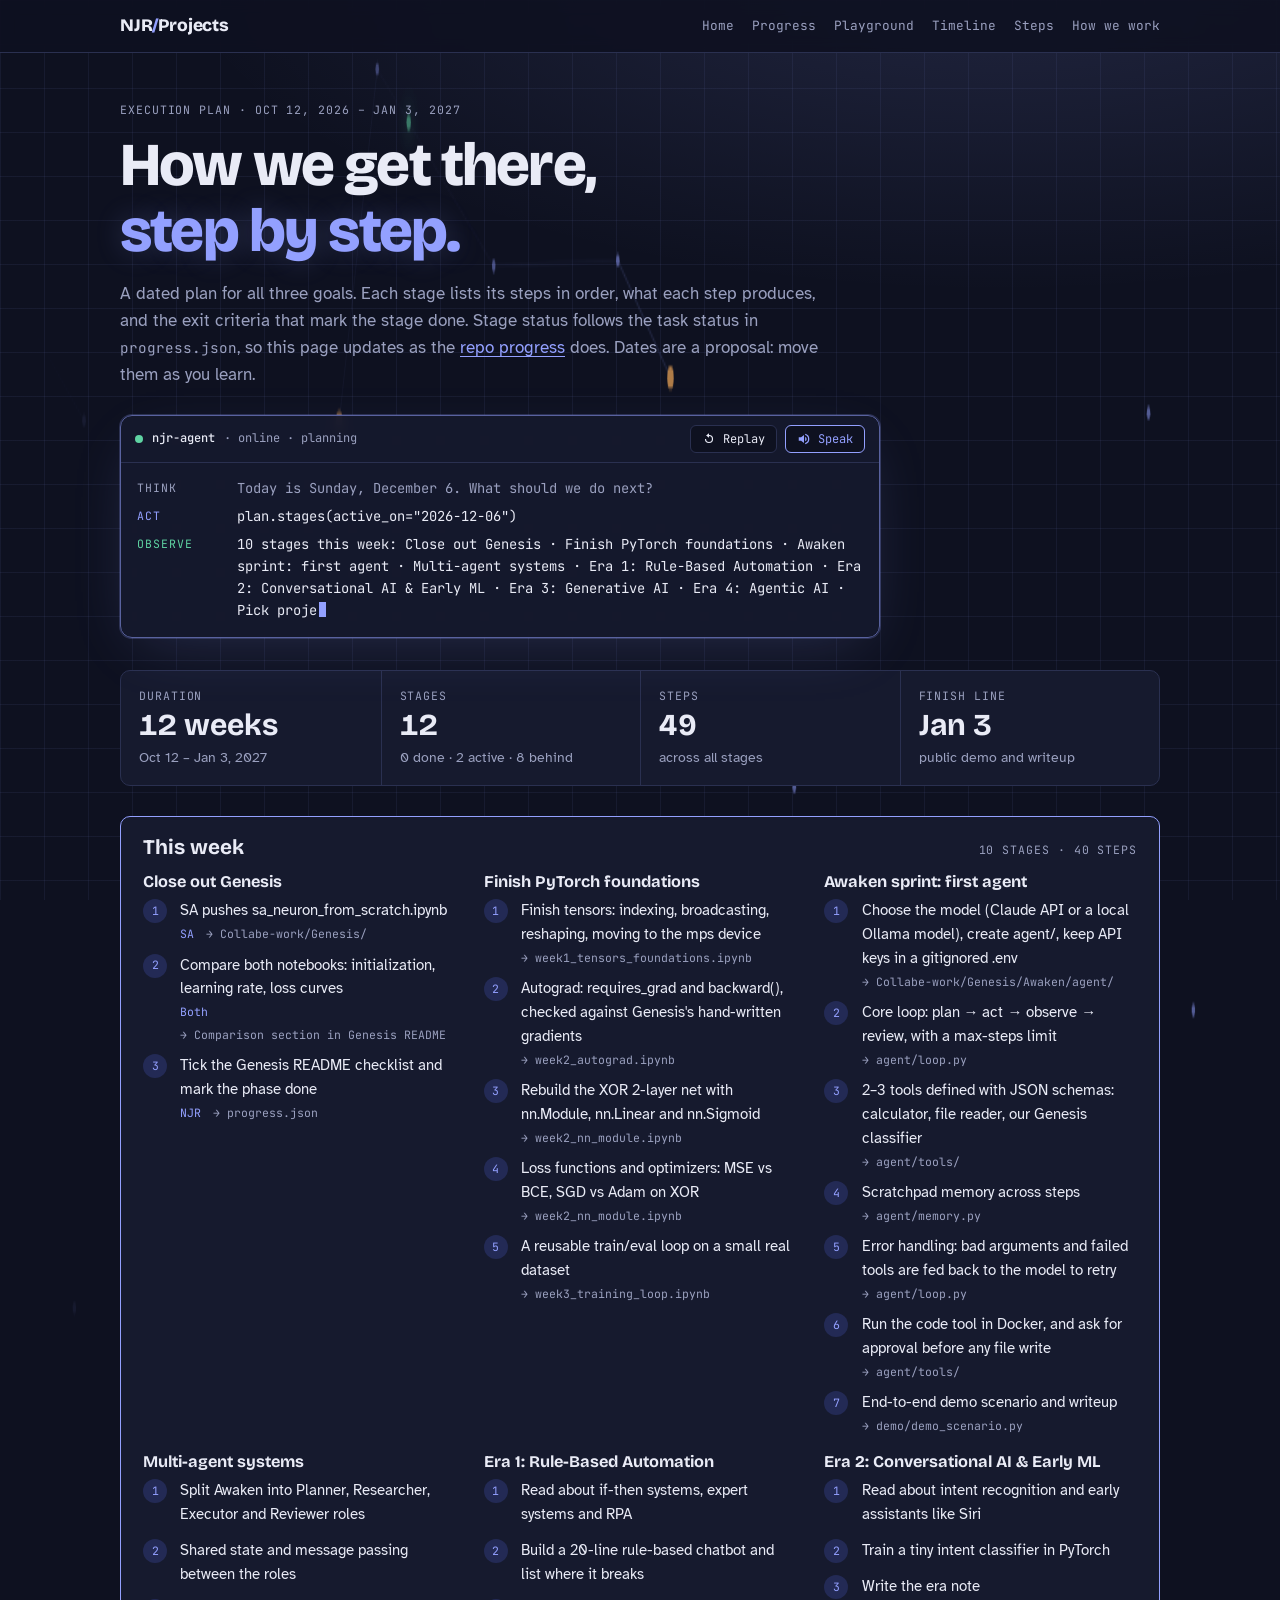
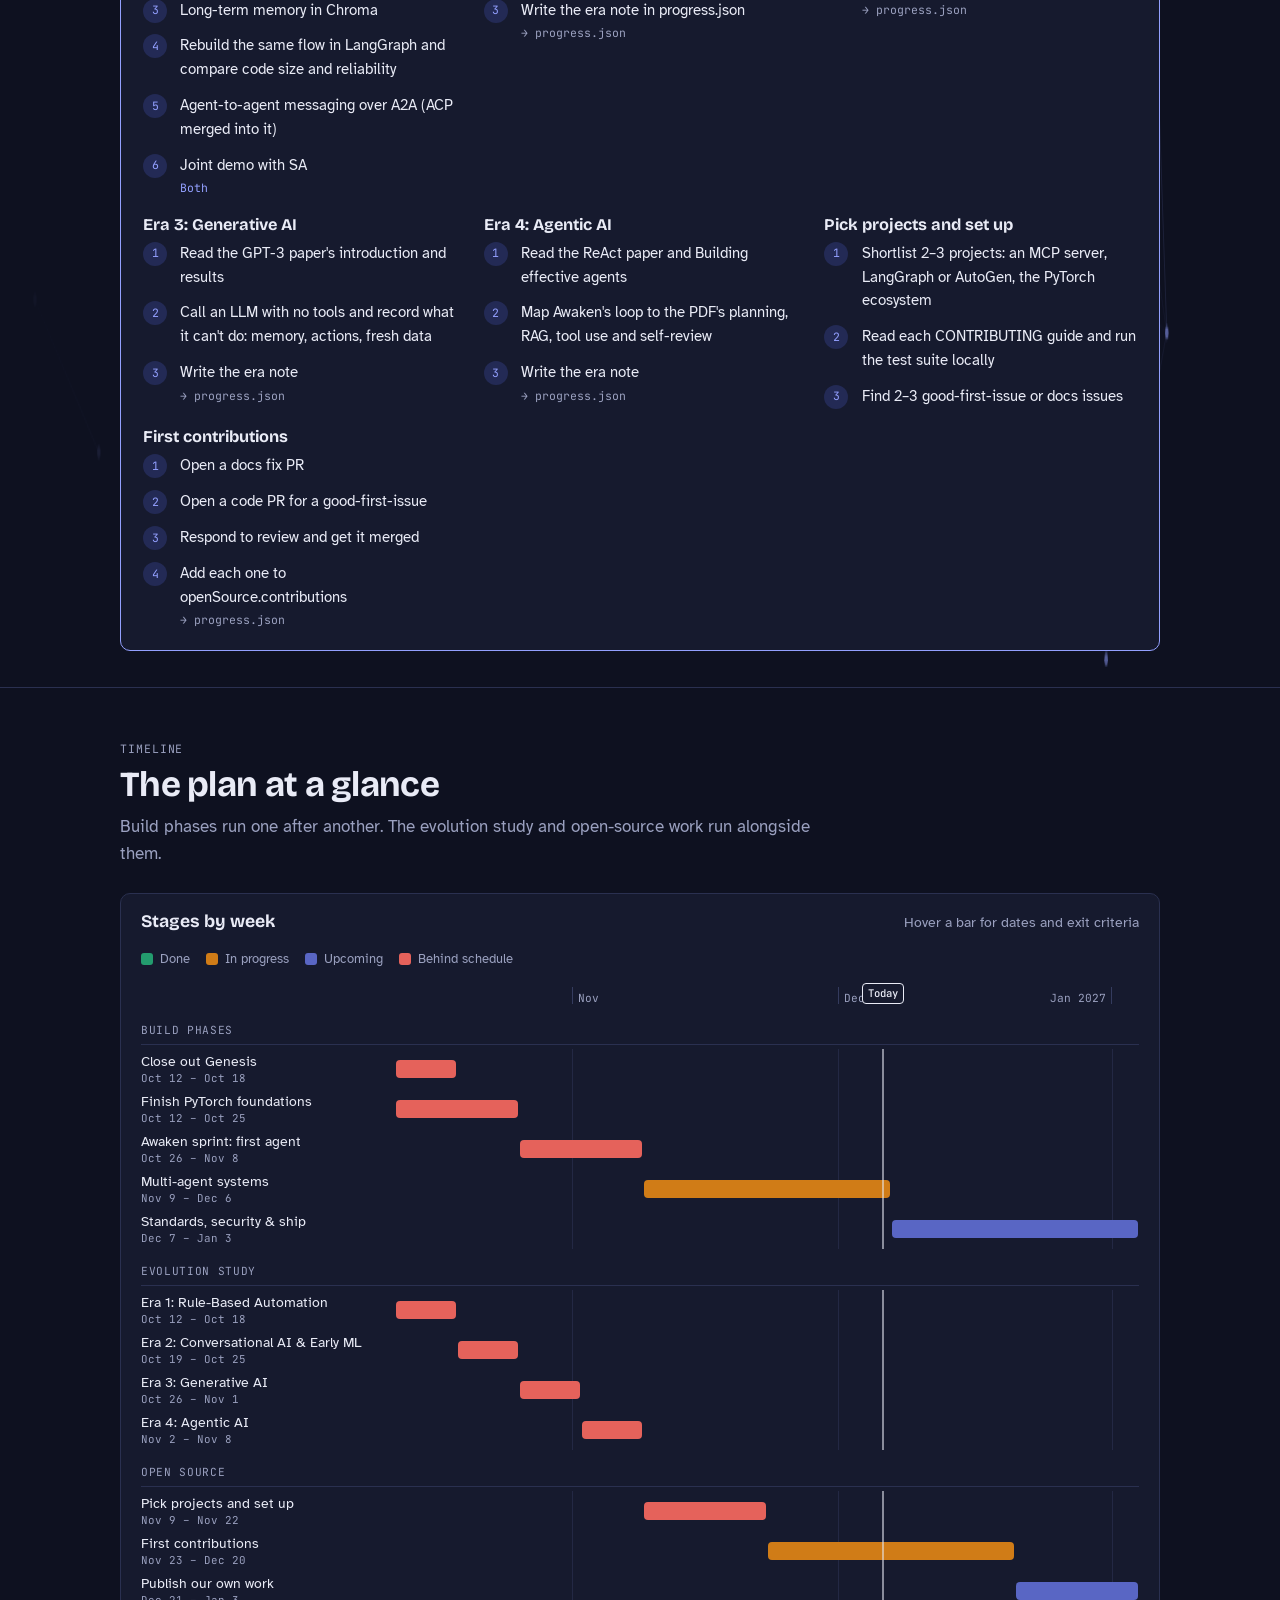
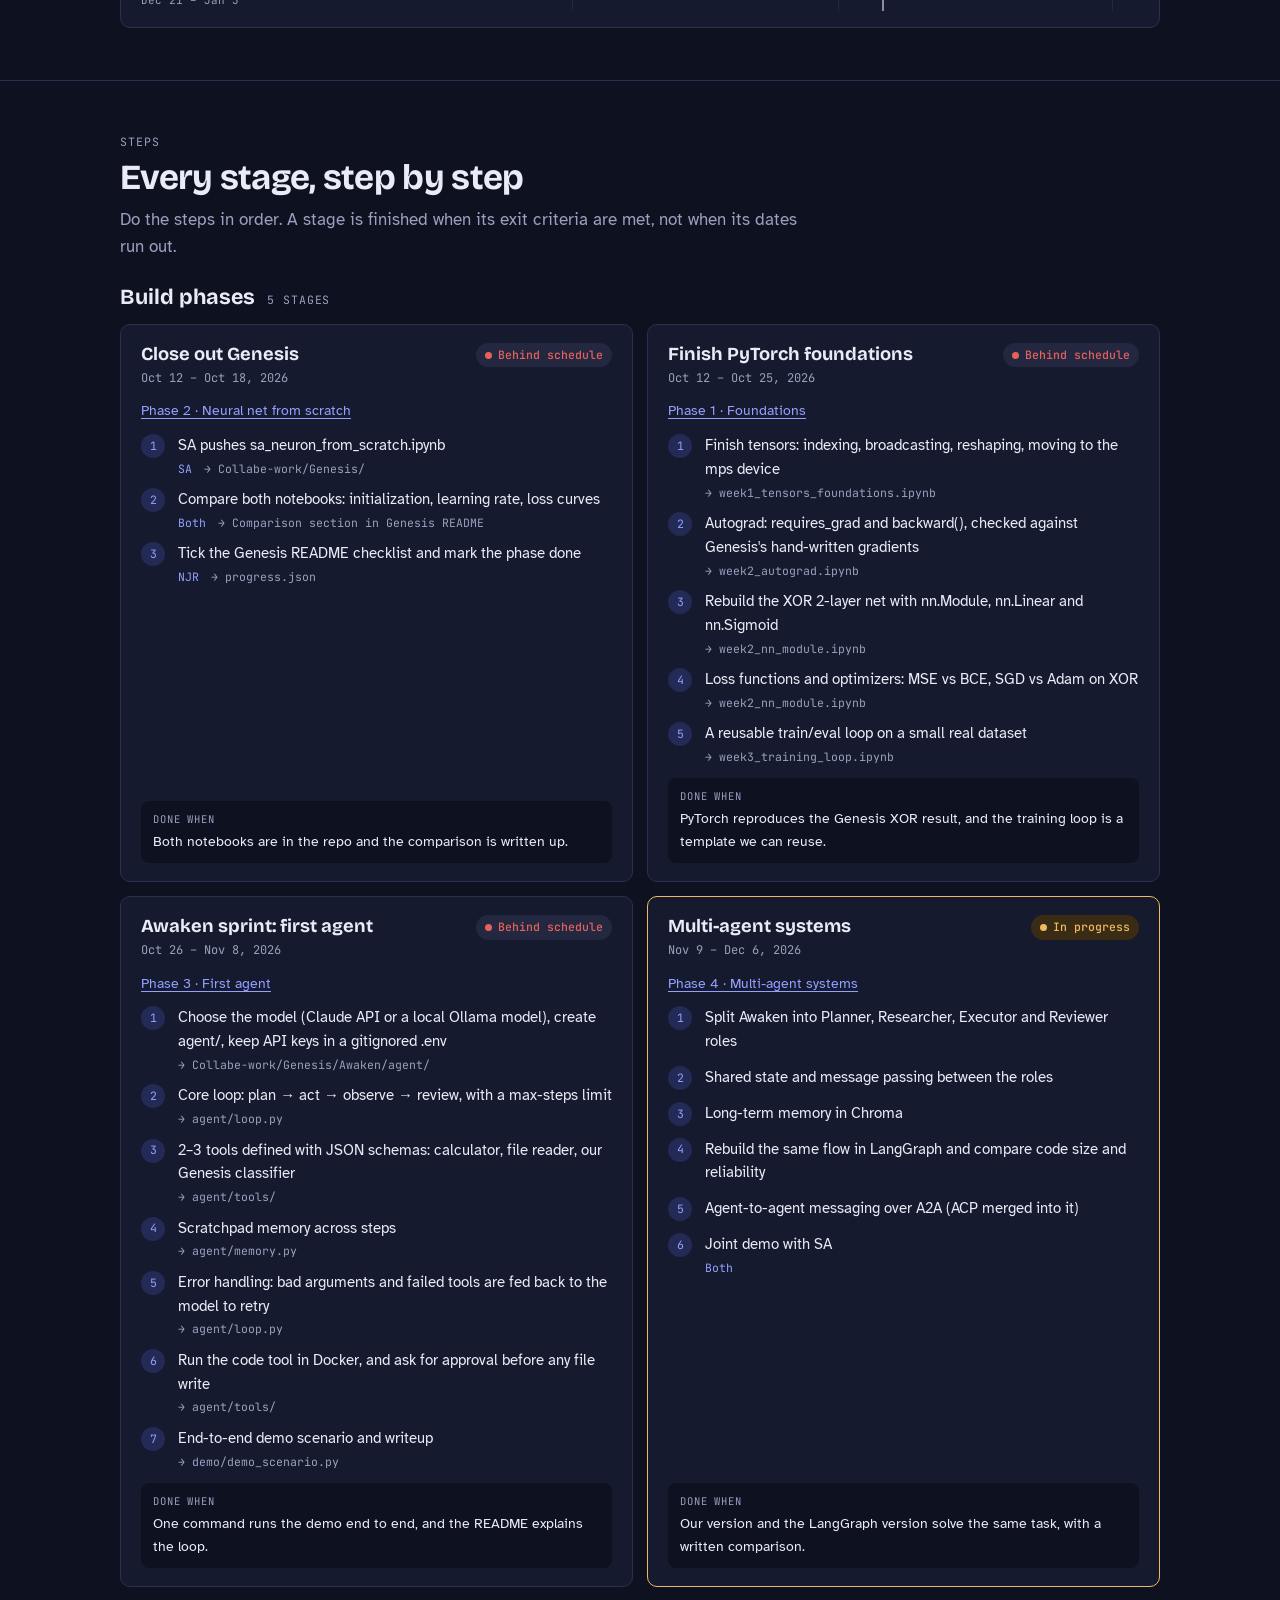
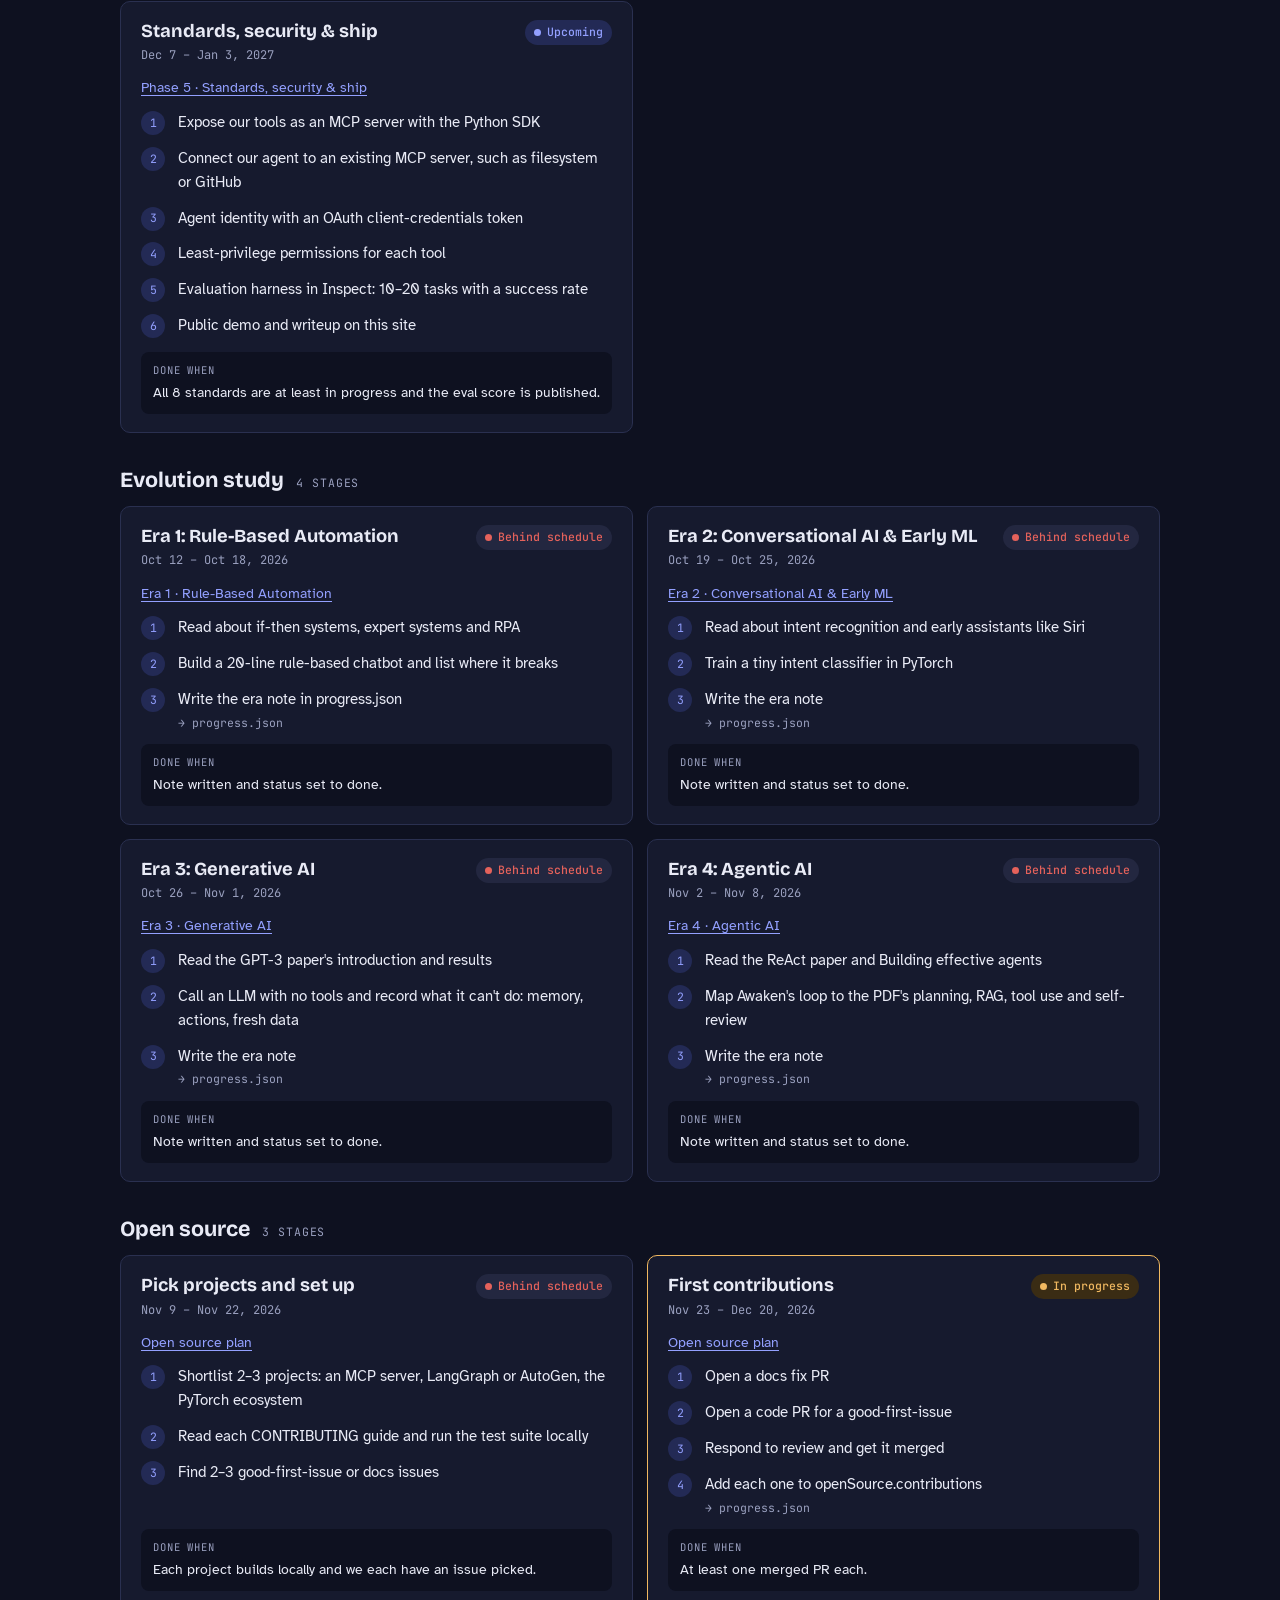
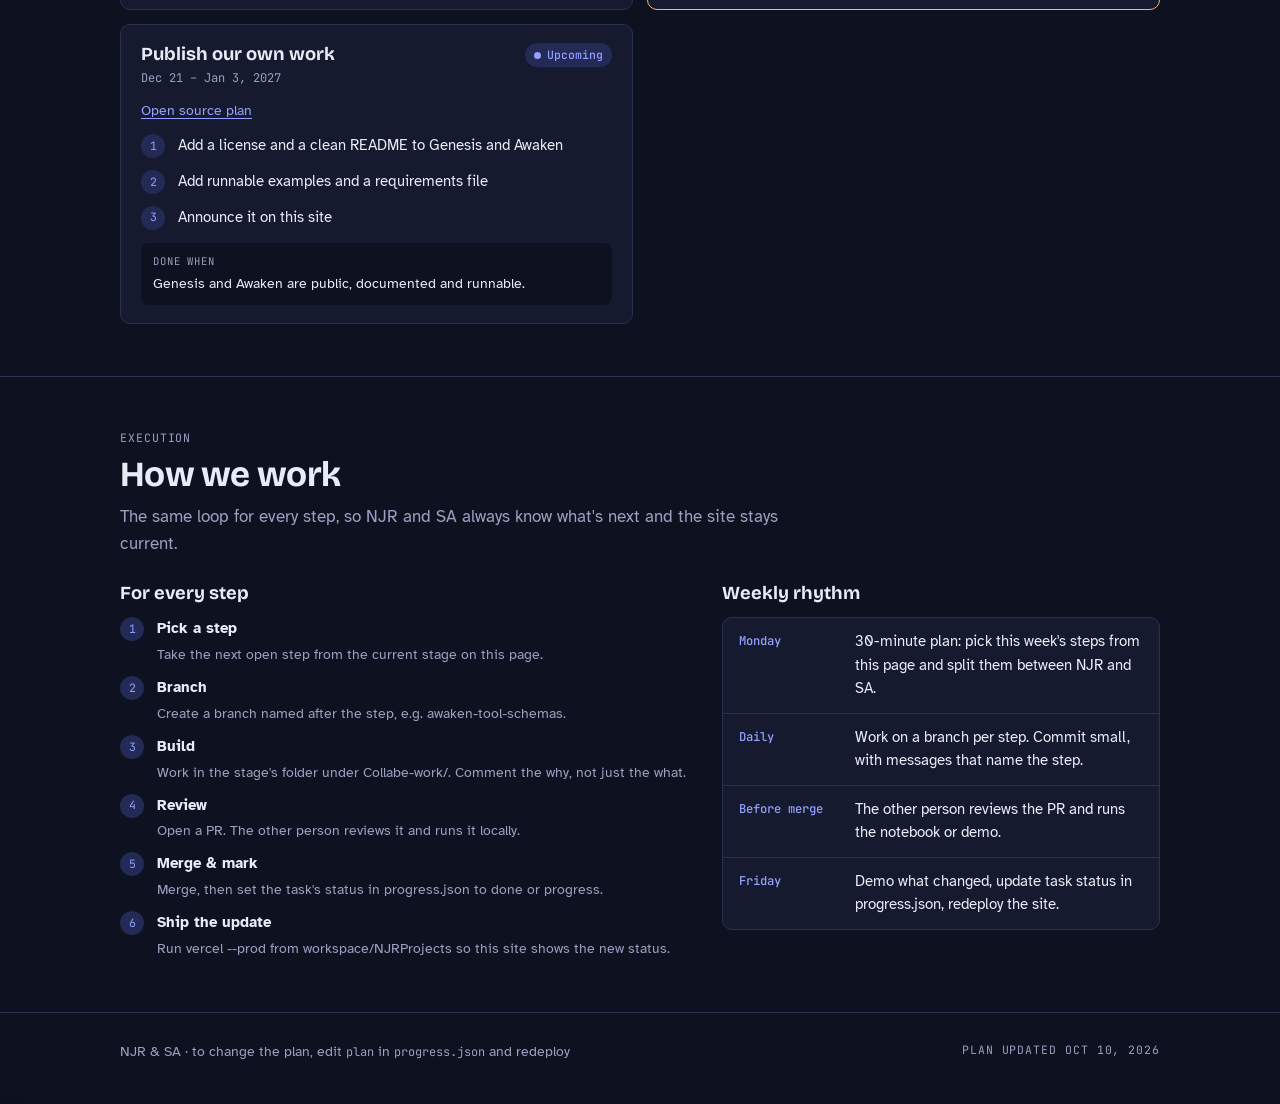
==== commit 9caf3fb1: "Restructured into four pillors" ====
--- a/workspace/NJRProjects/plan.html
+++ b/workspace/NJRProjects/plan.html
@@ -292,7 +292,7 @@
   <div class="wrap">
     <a class="brand" href="index.html">NJR<span>/</span>Projects</a>
     <nav aria-label="Pages and sections">
-      <a href="index.html">Standards</a>
+      <a href="index.html">Home</a>
       <a href="progress.html">Progress</a>
       <a href="playground.html">Playground</a>
       <a href="#timeline">Timeline</a>
